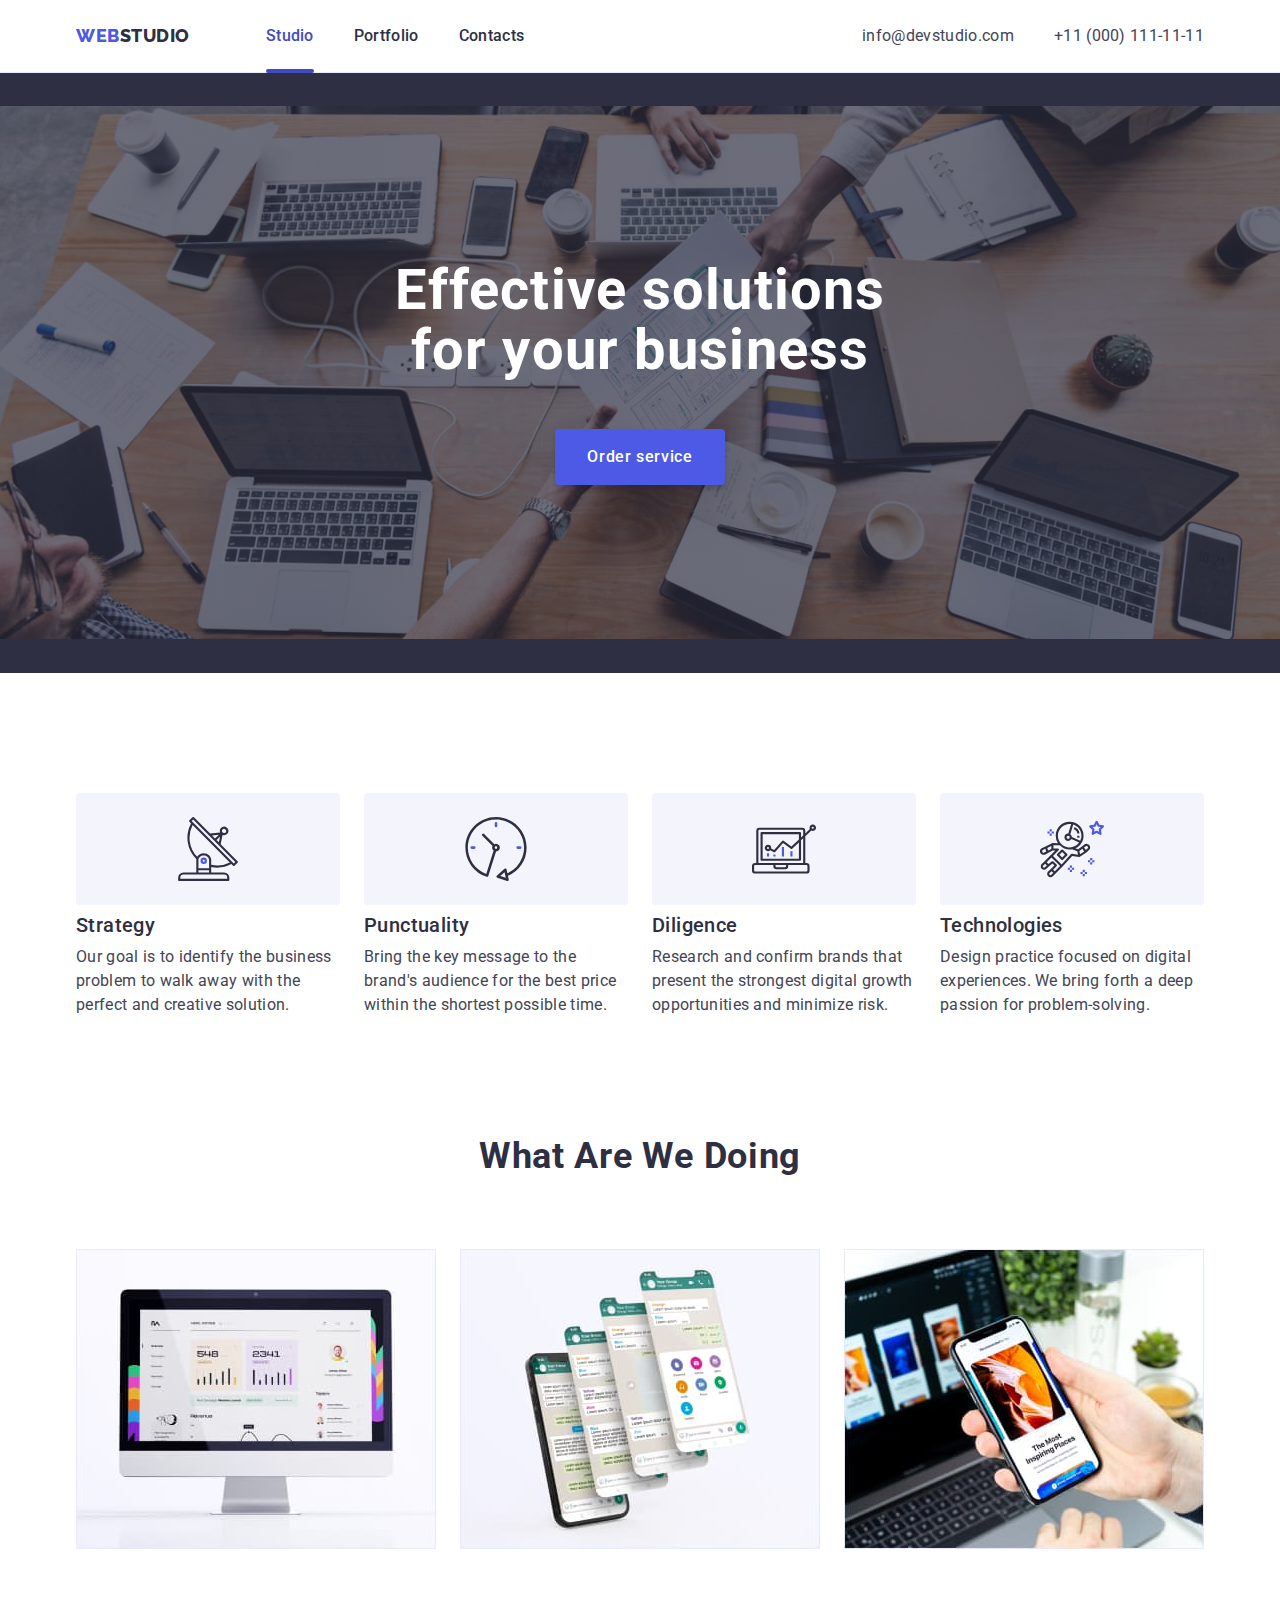
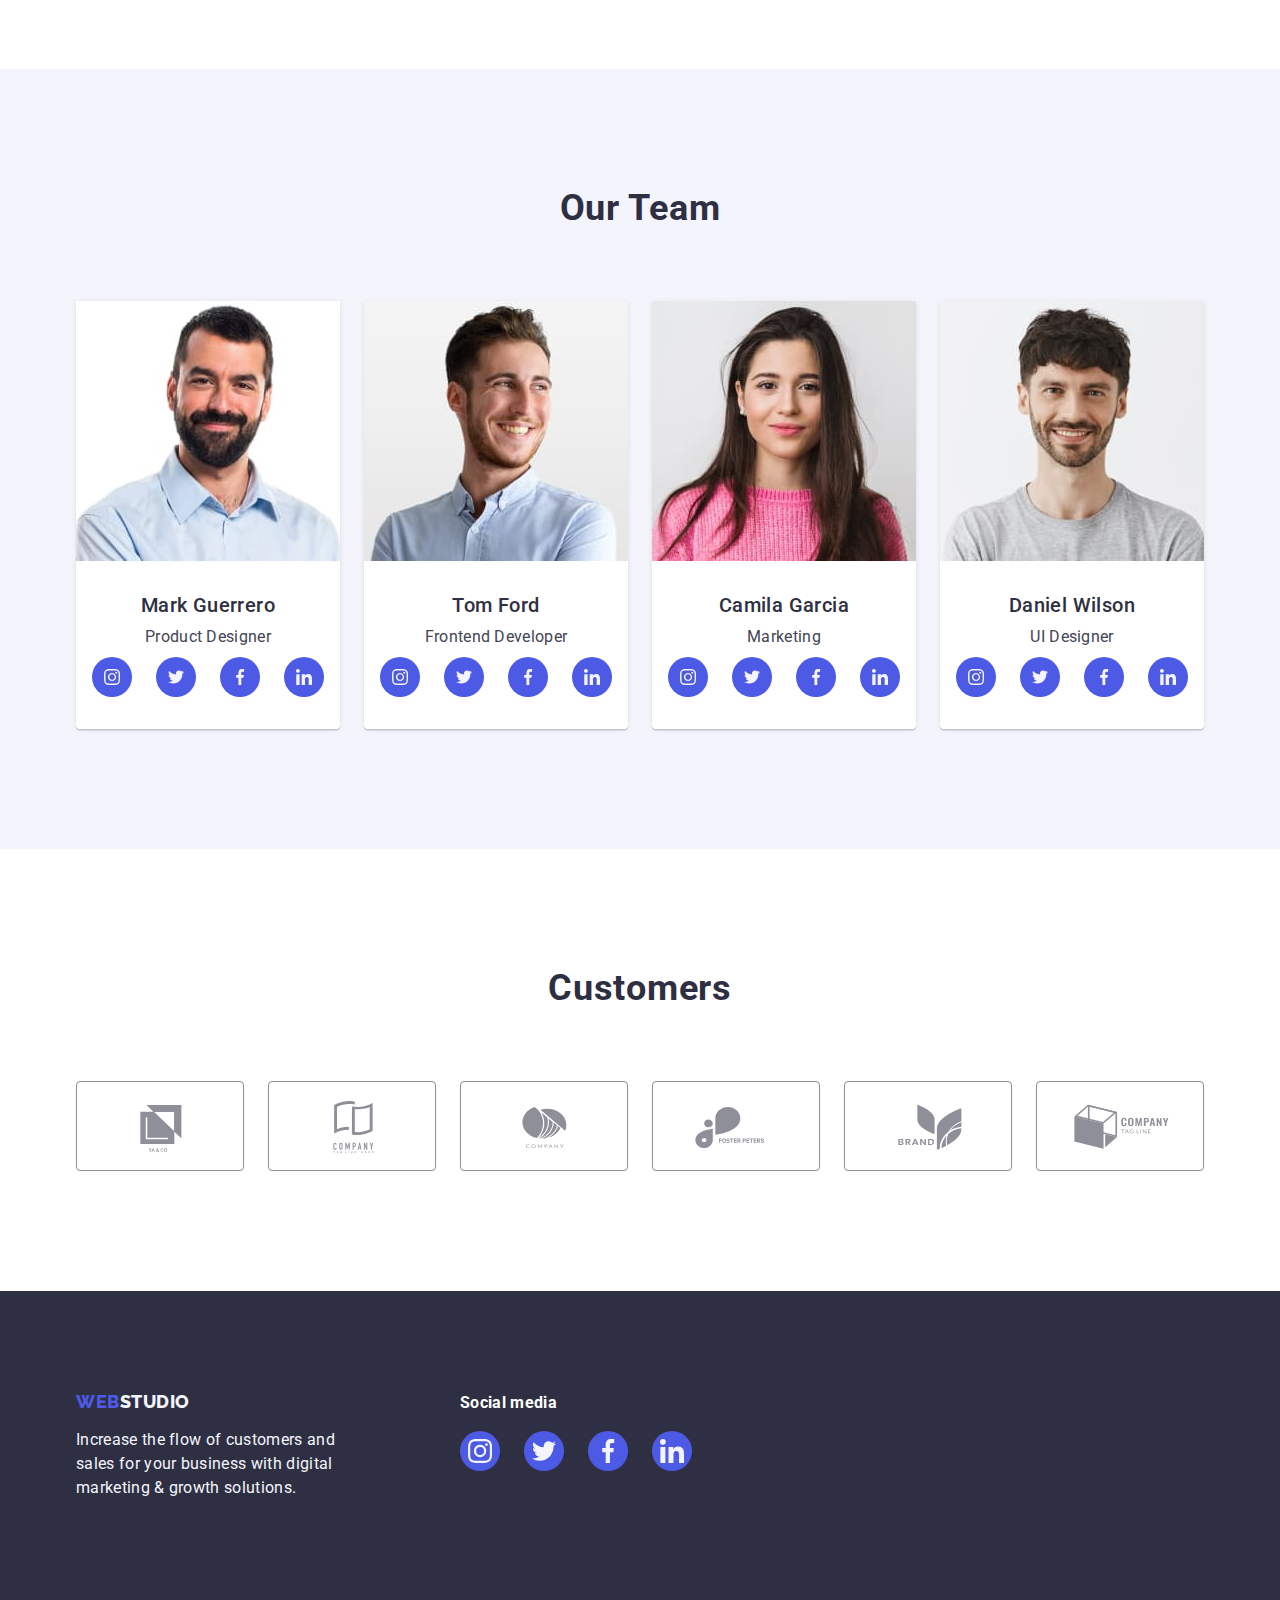
==== index.html @ eaba48df "final ver" ====
<!DOCTYPE html>
<html lang="en">
  <!-- HEAD START -->
  <head>
    <!-- META INFORMATION -->
    <meta charset="UTF-8" />
    <meta http-equiv="X-UA-Compatible" content="IE=edge" />
    <meta name="viewport" content="width=device-width, initial-scale=1.0" />
    <meta name="description" content="WebStudio" />
    <!-- TITLE -->
    <title>WebStudio</title>
    <!-- FAVICON -->
    <link
      rel="shortcut icon"
      href="./images/icons/site_logo.svg"
      type="image/svg"
    />

    <!-- NORMALIZE -->
    <link
      rel="stylesheet"
      href="https://cdnjs.cloudflare.com/ajax/libs/modern-normalize/2.0.0/modern-normalize.min.css"
    />
    <!-- FONTS -->
    <link rel="preconnect" href="https://fonts.googleapis.com" />
    <link rel="preconnect" href="https://fonts.gstatic.com" crossorigin />
    <link
      href="https://fonts.googleapis.com/css2?family=Raleway:wght@800&family=Roboto:wght@400;500;700;900&display=swap"
      rel="stylesheet"
    />
    <!-- STYLES -->
    <link rel="stylesheet" href="./css/styles.css" />
  </head>
  <!-- HEAD END -->
  <!-- ------------------------------------------------------------------------------ -->
  <!-- BODY START -->
  <body>
    <!-- HEADER START -->
    <header class="header">
      <div class="container centered">
        <!-- NAVIGATION -->
        <nav class="site-nav centered">
          <!-- SITE LOGO -->
          <a
            class="site-logo site-nav-logo link"
            href="./index.html"
            aria-label="site-logo"
          >
            Web<span class="site-logo--light">Studio</span>
          </a>
          <!-- Link list -->
          <ul class="nav-list centered list">
            <li class="nav-list-item">
              <a
                class="nav-list-link current link"
                href="./index.html"
                aria-label="link to main page"
              >
                Studio
              </a>
            </li>
            <li class="nav-list-item">
              <a
                class="nav-list-link link"
                href="./portfolio.html"
                aria-label="link to portfolio page"
              >
                Portfolio
              </a>
            </li>
            <li class="nav-list-item">
              <a
                class="nav-list-link link"
                href=""
                aria-label="link to contacts"
                >Contacts</a
              >
            </li>
          </ul>
        </nav>
        <!-- CONTACTS -->
        <address class="contacts">
          <ul class="contacts-list centered list">
            <li class="contacts-list-item">
              <a
                class="contacts-list-link link"
                href="mailto:info@devstudio.com"
                aria-label="email to webstudio team"
              >
                info@devstudio.com
              </a>
            </li>
            <li class="contacts-list-item">
              <a
                class="contacts-list-link link"
                href="tel:+110001111111"
                aria-label="call to webstudio team"
              >
                +11 (000) 111-11-11
              </a>
            </li>
          </ul>
        </address>
      </div>
    </header>
    <!-- HEADER END -->
    <!-- ------------------------------------------------------------------------------ -->
    <!-- MAIN START -->
    <main>
      <!-- HERO SECTION START-->
      <section class="hero section">
        <div class="container">
          <h1 class="hero-title">
            Effective solutions <span class="hero-title-word">for</span> your
            business
          </h1>
          <button class="hero-button button" type="button" data-modal-open>
            Order service
          </button>
        </div>
      </section>
      <!-- HERO SECTION END-->
      <!-- ------------------------------------------------------------------------------ -->
      <!-- FEATURES SECTION START-->
      <section class="features section">
        <div class="container">
          <h2 class="visually-hidden">Features</h2>
          <ul class="features-list card-set list">
            <li class="features-list-item card-set-item">
              <div class="features-list-wrapper centered">
                <svg class="features-list-icon">
                  <use href="./images/icons/sprite.svg#antenna-icon"></use>
                </svg>
              </div>
              <h3 class="subtitle">Strategy</h3>
              <p class="features-list-description">
                Our goal is to identify the business problem to walk away with
                the perfect and creative solution.
              </p>
            </li>
            <li class="features-list-item card-set-item">
              <div class="features-list-wrapper centered">
                <svg class="features-list-icon">
                  <use href="./images/icons/sprite.svg#clock-icon"></use>
                </svg>
              </div>
              <h3 class="subtitle">Punctuality</h3>
              <p class="features-list-description">
                Bring the key message to the brand's audience for the best price
                within the shortest possible time.
              </p>
            </li>
            <li class="features-list-item card-set-item">
              <div class="features-list-wrapper centered">
                <svg class="features-list-icon">
                  <use href="./images/icons/sprite.svg#diagram-icon"></use>
                </svg>
              </div>
              <h3 class="subtitle">Diligence</h3>
              <p class="features-list-description">
                Research and confirm brands that present the strongest digital
                growth opportunities and minimize risk.
              </p>
            </li>
            <li class="features-list-item card-set-item">
              <div class="features-list-wrapper centered">
                <svg class="features-list-icon">
                  <use href="./images/icons/sprite.svg#astronaut-icon"></use>
                </svg>
              </div>
              <h3 class="subtitle">Technologies</h3>
              <p class="features-list-description">
                Design practice focused on digital experiences. We bring forth a
                deep passion for problem-solving.
              </p>
            </li>
          </ul>
        </div>
      </section>
      <!-- FEATURES SECTION END -->
      <!-- ------------------------------------------------------------------------------ -->
      <!-- SERVICES SECTION START -->
      <section class="services section">
        <div class="container">
          <h2 class="services-title title">What are we doing</h2>
          <ul class="services-list card-set list">
            <li class="services-list-item card-set-item">
              <img
                src="./images/services/service_1.jpg"
                alt="desktop application"
                width="360"
                height="300"
              />
            </li>
            <li class="services-list-item card-set-item">
              <img
                src="./images/services/service_2.jpg"
                alt="mobile application"
                width="360"
                height="300"
              />
            </li>
            <li class="services-list-item card-set-item">
              <img
                src="./images/services/service_3.jpg"
                alt="responsive application"
                width="360"
                height="300"
              />
            </li>
          </ul>
        </div>
      </section>
      <!-- SERVICES SECTION END -->
      <!-- ------------------------------------------------------------------------------ -->
      <!-- TEAM SECTION START -->
      <section class="team section">
        <div class="container">
          <h2 class="team-title title">Our team</h2>
          <!-- TEAM LIST -->
          <ul class="team-list card-set list">
            <!-- FIRST MEMBER -->
            <li class="team-list-item card-set-item">
              <img
                src="./images/team/team_card_1.jpg"
                alt="product designer mark guerrero"
                width="264"
                height="260"
              />
              <div class="team-list-wrapper">
                <h3 class="subtitle">Mark Guerrero</h3>
                <p class="team-list-description">Product designer</p>
                <!-- SOCIALS LINKS -->
                <ul class="social-list card-set list">
                  <!-- INSTAGRAM -->
                  <li class="social-list-item card-set-item">
                    <a
                      class="social-list-link centered link"
                      href="https://www.instagram.com/"
                      target="_blank"
                      rel="noopener noreferrer"
                      aria-label="instagram link"
                    >
                      <svg class="social-list-icon">
                        <use
                          href="./images/icons/sprite.svg#instagram-icon"
                        ></use>
                      </svg>
                    </a>
                  </li>
                  <!-- TWITTER -->
                  <li class="social-list-item card-set-item">
                    <a
                      class="social-list-link centered link"
                      href="https://twitter.com/"
                      target="_blank"
                      rel="noopener noreferrer"
                      aria-label="twitter link"
                    >
                      <svg class="social-list-icon">
                        <use
                          href="./images/icons/sprite.svg#twitter-icon"
                        ></use>
                      </svg>
                    </a>
                  </li>
                  <!-- FACEBOOK -->
                  <li class="social-list-item card-set-item">
                    <a
                      class="social-list-link centered link"
                      href="https://facebook.com/"
                      target="_blank"
                      rel="noopener noreferrer"
                      aria-label="facebook link"
                    >
                      <svg class="social-list-icon">
                        <use
                          href="./images/icons/sprite.svg#facebook-icon"
                        ></use>
                      </svg>
                    </a>
                  </li>
                  <!-- LINKEDIN -->
                  <li class="social-list-item card-set-item">
                    <a
                      class="social-list-link centered link"
                      href="https://linkedin.com/"
                      target="_blank"
                      rel="noopener noreferrer"
                      aria-label="linkedin link"
                    >
                      <svg class="social-list-icon">
                        <use
                          href="./images/icons/sprite.svg#linkedin-icon"
                        ></use>
                      </svg>
                    </a>
                  </li>
                </ul>
              </div>
            </li>
            <!-- SECOND MEMBER -->
            <li class="team-list-item card-set-item">
              <img
                src="./images/team/team_card_2.jpg"
                alt="frontend developer tom ford"
                width="264"
                height="260"
              />
              <div class="team-list-wrapper">
                <h3 class="subtitle">Tom Ford</h3>
                <p class="team-list-description">Frontend developer</p>
                <!-- SOCIALS LINKS -->
                <ul class="social-list card-set list">
                  <!-- INSTAGRAM -->
                  <li class="social-list-item card-set-item">
                    <a
                      class="social-list-link centered link"
                      href="https://www.instagram.com/"
                      target="_blank"
                      rel="noopener noreferrer"
                      aria-label="instagram link"
                    >
                      <svg class="social-list-icon">
                        <use
                          href="./images/icons/sprite.svg#instagram-icon"
                        ></use>
                      </svg>
                    </a>
                  </li>
                  <!-- TWITTER -->
                  <li class="social-list-item card-set-item">
                    <a
                      class="social-list-link centered link"
                      href="https://twitter.com/"
                      target="_blank"
                      rel="noopener noreferrer"
                      aria-label="twitter link"
                    >
                      <svg class="social-list-icon">
                        <use
                          href="./images/icons/sprite.svg#twitter-icon"
                        ></use>
                      </svg>
                    </a>
                  </li>
                  <!-- FACEBOOK -->
                  <li class="social-list-item card-set-item">
                    <a
                      class="social-list-link centered link"
                      href="https://facebook.com/"
                      target="_blank"
                      rel="noopener noreferrer"
                      aria-label="facebook link"
                    >
                      <svg class="social-list-icon">
                        <use
                          href="./images/icons/sprite.svg#facebook-icon"
                        ></use>
                      </svg>
                    </a>
                  </li>
                  <!-- LINKEDIN -->
                  <li class="social-list-item card-set-item">
                    <a
                      class="social-list-link centered link"
                      href="https://linkedin.com/"
                      target="_blank"
                      rel="noopener noreferrer"
                      aria-label="linkedin link"
                    >
                      <svg class="social-list-icon">
                        <use
                          href="./images/icons/sprite.svg#linkedin-icon"
                        ></use>
                      </svg>
                    </a>
                  </li>
                </ul>
              </div>
            </li>
            <!-- THIRD MEMBER -->
            <li class="team-list-item card-set-item">
              <img
                src="./images/team/team_card_3.jpg"
                alt="marketing camila garcia"
                width="264"
                height="260"
              />

              <div class="team-list-wrapper">
                <h3 class="subtitle">Camila Garcia</h3>
                <p class="team-list-description">Marketing</p>
                <!-- SOCIALS LINKS -->
                <ul class="social-list card-set list">
                  <!-- INSTAGRAM -->
                  <li class="social-list-item card-set-item">
                    <a
                      class="social-list-link centered link"
                      href="https://www.instagram.com/"
                      target="_blank"
                      rel="noopener noreferrer"
                      aria-label="instagram link"
                    >
                      <svg class="social-list-icon">
                        <use
                          href="./images/icons/sprite.svg#instagram-icon"
                        ></use>
                      </svg>
                    </a>
                  </li>
                  <!-- TWITTER -->
                  <li class="social-list-item card-set-item">
                    <a
                      class="social-list-link centered link"
                      href="https://twitter.com/"
                      target="_blank"
                      rel="noopener noreferrer"
                      aria-label="twitter link"
                    >
                      <svg class="social-list-icon">
                        <use
                          href="./images/icons/sprite.svg#twitter-icon"
                        ></use>
                      </svg>
                    </a>
                  </li>
                  <!-- FACEBOOK -->
                  <li class="social-list-item card-set-item">
                    <a
                      class="social-list-link centered link"
                      href="https://facebook.com/"
                      target="_blank"
                      rel="noopener noreferrer"
                      aria-label="facebook link"
                    >
                      <svg class="social-list-icon">
                        <use
                          href="./images/icons/sprite.svg#facebook-icon"
                        ></use>
                      </svg>
                    </a>
                  </li>
                  <!-- LINKEDIN -->
                  <li class="social-list-item card-set-item">
                    <a
                      class="social-list-link centered link"
                      href="https://linkedin.com/"
                      target="_blank"
                      rel="noopener noreferrer"
                      aria-label="linkedin link"
                    >
                      <svg class="social-list-icon">
                        <use
                          href="./images/icons/sprite.svg#linkedin-icon"
                        ></use>
                      </svg>
                    </a>
                  </li>
                </ul>
              </div>
            </li>
            <!-- FOURTH MEMBER -->
            <li class="team-list-item card-set-item">
              <img
                src="./images/team/team_card_4.jpg"
                alt="ui designer daniel wilson"
                width="264"
                height="260"
              />
              <div class="team-list-wrapper">
                <h3 class="subtitle">Daniel Wilson</h3>
                <p class="team-list-description">UI designer</p>
                <!-- SOCIALS LINKS -->
                <ul class="social-list card-set list">
                  <!-- INSTAGRAM -->
                  <li class="social-list-item card-set-item">
                    <a
                      class="social-list-link centered link"
                      href="https://www.instagram.com/"
                      target="_blank"
                      rel="noopener noreferrer"
                      aria-label="instagram link"
                    >
                      <svg class="social-list-icon">
                        <use
                          href="./images/icons/sprite.svg#instagram-icon"
                        ></use>
                      </svg>
                    </a>
                  </li>
                  <!-- TWITTER -->
                  <li class="social-list-item card-set-item">
                    <a
                      class="social-list-link centered link"
                      href="https://twitter.com/"
                      target="_blank"
                      rel="noopener noreferrer"
                      aria-label="twitter link"
                    >
                      <svg class="social-list-icon">
                        <use
                          href="./images/icons/sprite.svg#twitter-icon"
                        ></use>
                      </svg>
                    </a>
                  </li>
                  <!-- FACEBOOK -->
                  <li class="social-list-item card-set-item">
                    <a
                      class="social-list-link centered link"
                      href="https://facebook.com/"
                      target="_blank"
                      rel="noopener noreferrer"
                      aria-label="facebook link"
                    >
                      <svg class="social-list-icon">
                        <use
                          href="./images/icons/sprite.svg#facebook-icon"
                        ></use>
                      </svg>
                    </a>
                  </li>
                  <!-- LINKEDIN -->
                  <li class="social-list-item card-set-item">
                    <a
                      class="social-list-link centered link"
                      href="https://linkedin.com/"
                      target="_blank"
                      rel="noopener noreferrer"
                      aria-label="linkedin link"
                    >
                      <svg class="social-list-icon">
                        <use
                          href="./images/icons/sprite.svg#linkedin-icon"
                        ></use>
                      </svg>
                    </a>
                  </li>
                </ul>
              </div>
            </li>
          </ul>
        </div>
      </section>
      <!-- TEAM SECTION END -->
      <!-- ------------------------------------------------------------------------------ -->
      <!-- CUSTOMERS SECTION START -->
      <section class="section">
        <div class="container">
          <h2 class="customers-title title">Customers</h2>
          <ul class="customers-list card-set list">
            <!-- CLIENT ONE -->
            <li class="customers-item card-set-item">
              <a
                class="customes-link centered link"
                href="#"
                target="_blank"
                rel="noopener noreferrer"
                aria-label="first client link"
                ><svg class="customers-icon">
                  <use href="./images/icons/sprite.svg#client-1-icon"></use>
                </svg>
              </a>
            </li>
            <!-- CLIENT TWO -->
            <li class="customers-item card-set-item">
              <a
                class="customes-link centered link"
                href="#"
                target="_blank"
                rel="noopener noreferrer"
                aria-label="first client link"
                ><svg class="customers-icon">
                  <use href="./images/icons/sprite.svg#client-2-icon"></use>
                </svg>
              </a>
            </li>
            <!-- CLIENT THREE -->
            <li class="customers-item card-set-item">
              <a
                class="customes-link centered link"
                href="#"
                target="_blank"
                rel="noopener noreferrer"
                aria-label="first client link"
                ><svg class="customers-icon">
                  <use href="./images/icons/sprite.svg#client-3-icon"></use>
                </svg>
              </a>
            </li>
            <!-- CLIENT FOUR -->
            <li class="customers-item card-set-item">
              <a
                class="customes-link centered link"
                href="#"
                target="_blank"
                rel="noopener noreferrer"
                aria-label="first client link"
                ><svg class="customers-icon">
                  <use href="./images/icons/sprite.svg#client-4-icon"></use>
                </svg>
              </a>
            </li>
            <!-- CLIENT FIVE -->
            <li class="customers-item card-set-item">
              <a
                class="customes-link centered link"
                href="#"
                target="_blank"
                rel="noopener noreferrer"
                aria-label="first client link"
                ><svg class="customers-icon">
                  <use href="./images/icons/sprite.svg#client-5-icon"></use>
                </svg>
              </a>
            </li>
            <!-- CLIENT SIX -->
            <li class="customers-item card-set-item">
              <a
                class="customes-link centered link"
                href="#"
                target="_blank"
                rel="noopener noreferrer"
                aria-label="first client link"
                ><svg class="customers-icon">
                  <use href="./images/icons/sprite.svg#client-6-icon"></use>
                </svg>
              </a>
            </li>
          </ul>
        </div>
      </section>
      <!-- CUSTOMERS SECTION END -->
    </main>
    <!-- MAIN END -->
    <!-- ------------------------------------------------------------------------------ -->
    <!-- MODAL START-->
    <div class="backdrop is-hidden centered" data-modal>
      <div class="backdrop-wrapper">
        <button class="backdrop-button centered" type="button" data-modal-close>
          <svg class="" width="8" height="8">
            <use href="./images/icons/sprite.svg#close-btn-icon"></use>
          </svg>
        </button>
      </div>
    </div>
    <!-- MODAL END-->
    <!-- ------------------------------------------------------------------------------ -->
    <!-- FOOTER START  -->
    <footer class="footer">
      <div class="footer-container container">
        <h2 class="visually-hidden">Footer</h2>
        <!--LOGO WRAPPER  -->
        <div class="footer-description-wrapper">
          <a class="footer-logo site-logo link" href="./index.html">
            Web<span class="site-logo--dark">Studio</span>
          </a>
          <p class="footer-description">
            Increase the flow of customers and sales for your business with
            digital marketing &amp; growth solutions.
          </p>
        </div>
        <!-- SOCIALS LINKS -->
        <div class="footer-social-wrapper">
          <h3 class="footer-subtitle">Social media</h3>
          <ul class="social-list card-set list">
            <!-- INSTAGRAM -->
            <li class="social-list-item card-set-item">
              <a
                class="social-list-link centered link"
                href="https://www.instagram.com/"
                target="_blank"
                rel="noopener noreferrer"
                aria-label="instagram link"
              >
                <svg class="social-list-icon">
                  <use href="./images/icons/sprite.svg#instagram-icon"></use>
                </svg>
              </a>
            </li>
            <!-- TWITTER -->
            <li class="social-list-item card-set-item">
              <a
                class="social-list-link centered link"
                href="https://twitter.com/"
                target="_blank"
                rel="noopener noreferrer"
                aria-label="twitter link"
              >
                <svg class="social-list-icon">
                  <use href="./images/icons/sprite.svg#twitter-icon"></use>
                </svg>
              </a>
            </li>
            <!-- FACEBOOK -->
            <li class="social-list-item card-set-item">
              <a
                class="social-list-link centered link"
                href="https://facebook.com/"
                target="_blank"
                rel="noopener noreferrer"
                aria-label="facebook link"
              >
                <svg class="social-list-icon">
                  <use href="./images/icons/sprite.svg#facebook-icon"></use>
                </svg>
              </a>
            </li>
            <!-- LINKEDIN -->
            <li class="social-list-item card-set-item">
              <a
                class="social-list-link centered link"
                href="https://linkedin.com/"
                target="_blank"
                rel="noopener noreferrer"
                aria-label="linkedin link"
              >
                <svg class="social-list-icon">
                  <use href="./images/icons/sprite.svg#linkedin-icon"></use>
                </svg>
              </a>
            </li>
          </ul>
        </div>
      </div>
    </footer>
    <!-- FOOTER END -->
    <!-- ------------------------------------------------------------------------------ -->

    <script src="./js//modal.js"></script>
  </body>
  <!-- BODY END -->
  <!-- ------------------------------------------------------------------------------ -->
</html>
---- css/styles.css ----
/**
  |============================
  | VARIABLES
  |============================
*/
:root {
  /* FONTS */
  --primary-font: Roboto, sans-serif;
  --logo-font: Raleway, sans-serif;
  --letter-spacing: 0.02em;
  /* COLORS */
  --primary-brand-color: #4d5ae5;
  --pressed-state-color: #404bbf;
  --dark-color: #2e2f42;
  --success-color: #31d0aa;
  --text-color: #434455;
  --subtle-text-color: #8e8f99;
  --accent-color: #e7e9fc;
  --light-color: #f4f4fd;
  --white-color: #ffffff;
  --modal-overlay-color: rgb(46, 47, 66, 0.4);
  --hero-background-color: rgba(46, 47, 66, 0.7);
  /*
    --modal-background-color:linear-gradient(0deg, rgba(46, 47, 66, 0.4), rgba(46, 47, 66, 0.4)),
                                linear-gradient(0deg, #FCFCFC, #FCFCFC)
     */
  /* size */
  --desktop-width: 1158px;
  --container-padding: 15px;
  /* card-set */
  --indent-col: 24px;
  --indent-row: 24px;
  --items: 4;
  /* tramsition */
  --transition-time: 250ms;
  --transition-timing-function: cubic-bezier(0.4, 0, 0.2, 1);
}

/**
  |============================
  | BASE STYLES START
  |============================
*/
/* RESET STYLES */
*,
*::before,
*::after {
  margin: 0;
  padding: 0;
  /* outline: 1px solid tomato; */
}
.list {
  list-style: none;
}

.link {
  display: block;
  color: currentColor;
  text-decoration: none;
}
img {
  display: block;
  max-width: 100%;
  height: auto;
}
/* ------------------------------------------------------------------------------------------------- */
/*VISUALLY HIDDEN*/
.visually-hidden {
  position: absolute;
  width: 1px;
  height: 1px;
  margin: -1px;
  border: 0;
  padding: 0;
  white-space: nowrap;
  clip-path: inset(100%);
  clip: rect(0 0 0 0);
  overflow: hidden;
}
/* MODAL */
.is-hidden {
  visibility: hidden;
  opacity: 0;
  pointer-events: none;
}
/* ------------------------------------------------------------------------------------------------- */
/* BODY */
body {
  position: relative;
  font-family: var(--primary-font);
  line-height: 1.5;
  letter-spacing: var(--letter-spacing);
  color: var(--text-color);
  background-color: var(--white-color);
}
/* CONTAINER */
.container {
  max-width: var(--desktop-width);
  margin: 0 auto;
  padding: 0 var(--container-padding);
}
/* SECTION */
.section {
  padding: 120px 0;
}

/* h2-index */
.title {
  font-size: 36px;
  line-height: 1.11;
  color: var(--dark-color);
  letter-spacing: var(--letter-spacing);
  text-align: center;
  text-transform: capitalize;
}
/* h3-index
   h2-portfolio */
.subtitle {
  margin-bottom: 8px;
  font-size: 20px;
  font-weight: 500;
  line-height: 1.2;
  color: var(--dark-color);
  letter-spacing: var(--letter-spacing);
  text-transform: capitalize;
}
/* BUTTON */
.button {
  display: block;
  padding: 16px 32px;
  font-family: inherit;
  font-size: inherit;
  font-weight: 500;
  line-height: 1.5;
  letter-spacing: 0.04em;
  border: none;
  border-radius: 4px;
  cursor: pointer;
  transition: background-color var(--transition-time)
    var(--transition-timing-function);
}
.button:hover,
.button:focus {
  background-color: var(--pressed-state-color);
}
/* CENTERED */
.centered {
  display: flex;
  justify-content: center;
  align-items: center;
}
/* CARD SET */
.card-set {
  display: flex;
  flex-wrap: wrap;
  row-gap: var(--indent-row);
  column-gap: var(--indent-col);
}
.card-set-item {
  flex-basis: calc(
    (100% - var(--indent-col) * (var(--items) - 1)) / var(--items)
  );
}
/**
  |============================
  | BASE STYLES END
  |============================
*/
/**
  |============================
  | HEADER START
  |============================
*/
.header {
  border-bottom: 1px solid var(--accent-color);
}

/* NAVIGATION */
.site-nav {
  margin-right: auto;
}
.nav-list-item:not(:last-child) {
  margin-right: 40px;
}
/* SITE LOGO */
.site-logo {
  display: inline-block;
  font-family: var(--logo-font);
  font-size: 18px;
  font-weight: 800;
  line-height: 1.17;
  color: var(--primary-brand-color);
  text-transform: uppercase;
  letter-spacing: 0.03em;
}

.site-logo--light {
  color: var(--dark-color);
}
.site-logo--dark {
  color: var(--light-color);
}
.site-nav-logo {
  margin-right: 76px;
}
/* NAVIGATION LIST */
.nav-list-link {
  font-weight: 500;
  color: var(--dark-color);
  transition: color var(--transition-time) var(--transition-timing-function);
}

.nav-list-link:hover,
.nav-list-link:focus {
  color: var(--pressed-state-color);
}
.nav-list-link,
.contacts-list-link {
  padding: 24px 0;
}
/* ACTIVE PAGE */
.link--active {
  color: var(--pressed-state-color);
}

/* CONTACTS */
.contacts {
  font-style: normal;
  color: var(--text-color);
}
.contacts-list-item:not(:last-child) {
  margin-right: 40px;
  transition: color var(--transition-time) var(--transition-timing-function);
}
.contacts-list-item:not(:last-child):hover,
.contacts-list-link:not(:last-child):focus {
  color: var(--pressed-state-color);
}
/* CURRENT PAGE */
.current {
  position: relative;
  color: var(--pressed-state-color);
}
.current::after {
  position: absolute;
  bottom: -1px;
  left: 0;
  content: '';
  width: 100%;
  height: 4px;
  border-radius: 2px;
  background: var(--pressed-state-color);
}
/**
  |============================
  | HEADER END
  |============================
*/
/**
  |============================
  | MAIN START
  |============================
*/
/* HERO */
.hero {
  padding: 188px 0;
  text-align: center;
  background: linear-gradient(
      var(--hero-background-color),
      var(--hero-background-color)
    ),
    url(../images/hero/hero-bg.jpg) center / contain no-repeat,
    var(--dark-color);
}
.hero-title {
  max-width: 496px;
  margin: 0 auto 48px;
  font-size: 56px;
  line-height: 1.07;
  color: var(--white-color);
  letter-spacing: var(--letter-spacing);
}
.hero-title-word {
  text-transform: lowercase;
}

.hero-button {
  margin: auto;
  min-width: 169px;
  min-height: 56px;
  color: var(--white-color);
  background-color: var(--primary-brand-color);
  box-shadow: 0px 4px 4px 0px rgba(0, 0, 0, 0.15);
}

/* ------------------------------------------------------------------------------------------------- */
/* FEATURES */
.features-list-wrapper {
  min-height: 112px;
  background-color: var(--light-color);
  border-radius: 4px;
  margin-bottom: 8px;
}
.features-list-icon {
  width: 64px;
  height: 64px;
}
/* ------------------------------------------------------------------------------------------------- */
/* SERVICES */
.services {
  padding-top: 0;
}

.services-title {
  margin-bottom: 72px;
}
.services-list {
  --items: 3;
}

/* ------------------------------------------------------------------------------------------------- */
/* TEAM */
.team {
  background-color: var(--light-color);
  text-align: center;
}
.team-title {
  margin-bottom: 72px;
}

.team-list-item {
  background-color: var(--white-color);
  border-radius: 0px 0px 4px 4px;
  box-shadow: 0px 2px 1px 0px #2e2f4214, 0px 1px 1px 0px #2e2f4229,
    0px 1px 6px 0px #2e2f4214;
}
.team-list-wrapper {
  padding: 32px 16px;
}

.team-list-description {
  text-transform: capitalize;
  margin-bottom: 8px;
}
.social-list-link {
  width: 40px;
  height: 40px;
  border-radius: 50%;
  background-color: var(--primary-brand-color);
  transition: background-color var(--transition-time)
    var(--transition-timing-function);
}
.social-list-link:hover,
.social-list-link:focus {
  background-color: var(--pressed-state-color);
}
.social-list-icon {
  width: 16px;
  height: 16px;
}
/* ------------------------------------------------------------------------------------------------- */
/* CUSTOMERS */
.customers-list {
  --items: 6;
}
.customers-title {
  margin-bottom: 72px;
}
.customes-link {
  color: var(--subtle-text-color);
  border-radius: 4px;
  border: 1px solid currentColor;
  padding: 16px 0;
  transition: color var(--transition-time) var(--transition-timing-function);
}
.customes-link:hover,
.customes-link:focus {
  color: var(--pressed-state-color);
}
.customers-icon {
  width: 104px;
  height: 56px;
  fill: currentColor;
}
/**
  |============================
  | MAIN END
  |============================
*/
/**
  |============================
  | FOOTER START
  |============================
*/
.footer {
  padding: 100px 0;
  background-color: var(--dark-color);
}
.footer-container {
  display: flex;
}
.footer-description-wrapper {
  margin-right: 120px;
}
.footer-logo {
  margin-bottom: 16px;
}
.footer-description {
  max-width: 264px;
  color: var(--light-color);
}
.footer-subtitle {
  color: var(--white-color);
  margin-bottom: 16px;
  font-size: 16px;
}
.footer .social-list-link:hover,
.footer .social-list-link:focus {
  background-color: var(--success-color);
}
.footer .social-list-icon {
  width: 24px;
  height: 24px;
}
/**
  |============================
  | FOOTER END
  |============================
*/
/**
  |============================
  | MODAL START
  |============================
*/
.backdrop {
  position: fixed;
  left: 0;
  top: 0;
  width: 100%;
  height: 100%;
  background-color: var(--modal-overlay-color);
}
.backdrop-wrapper {
  position: relative;
  min-width: 408px;
  min-height: 584px;
  border-radius: 4px;
  background: #fcfcfc;

  box-shadow: 0px 2px 1px 0px rgba(0, 0, 0, 0.2),
    0px 1px 3px 0px rgba(0, 0, 0, 0.12), 0px 1px 1px 0px rgba(0, 0, 0, 0.14);
}
.backdrop-button {
  position: absolute;
  right: 24px;
  top: 24px;
  width: 24px;
  height: 24px;
  border: 1px solid #d0d2e3;
  border-radius: 50%;
  background-color: var(--accent-color);
  cursor: pointer;
}

/**
  |============================
  | MODAL END
  |============================
*/
/**
  |============================
  | PORTFOLIO START
  |============================
*/
.portfolio {
  padding-top: 96px;
}
/* FILTERS */
.filters-list {
  display: flex;
  justify-content: center;
  margin-bottom: 72px;
}
.filters-list-item:not(:last-child) {
  margin-right: 24px;
}
.filters-button {
  padding: 12px 24px;
  min-width: 69px;
  min-height: 48px;
  color: var(--primary-brand-color);
  background-color: var(--light-color);
  border: 1px solid var(--accent-color);
  border-color: var(--accent-color);

  transition: color var(--transition-time) var(--transition-timing-function),
    border-color var(--transition-time) var(--transition-timing-function),
    background-color var(--transition-time) var(--transition-timing-function);
}
.filters-button:hover,
.filters-button:focus {
  color: var(--white-color);
  border-color: transparent;
  box-shadow: 0px 2px 2px 0px rgba(0, 0, 0, 0.12),
    0px 2px 1px 0px rgba(0, 0, 0, 0.08), 0px 3px 1px 0px rgba(0, 0, 0, 0.1);
}
/* ------------------------------------------------------------------------------------------------- */
/* PROJECTS */
.projects-list {
  --items: 3;
  --indent-row: 48px;
}
.projects-list-item:hover,
.projects-list-item:focus {
  box-shadow: 0px 2px 1px 0px rgba(46, 47, 66, 0.08),
    0px 1px 1px 0px rgba(46, 47, 66, 0.16),
    0px 1px 6px 0px rgba(46, 47, 66, 0.08);
}
.projects-list-description {
  text-transform: capitalize;
}
.projects-description-wrapper {
  padding: 32px 16px;

  border: 1px solid var(--accent-color);
  border-top: 0px;
}
.projects-picture-wrapper {
  position: relative;

  overflow: hidden;
}
.projects-picture-description {
  position: absolute;
  left: 0;
  top: 0;
  height: 100%;

  padding: 40px 32px;

  color: var(--light-color);
  background: var(--primary-brand-color);

  transform: translate(0, 100%);
  transition: transform var(--transition-time) var(--transition-timing-function);
}
.projects-list-item:hover .projects-picture-description,
.projects-list-item:focus .projects-picture-description {
  transform: translate(0, 0);
}
/**
  |============================
  | PORTFOLIO END
  |============================
*/
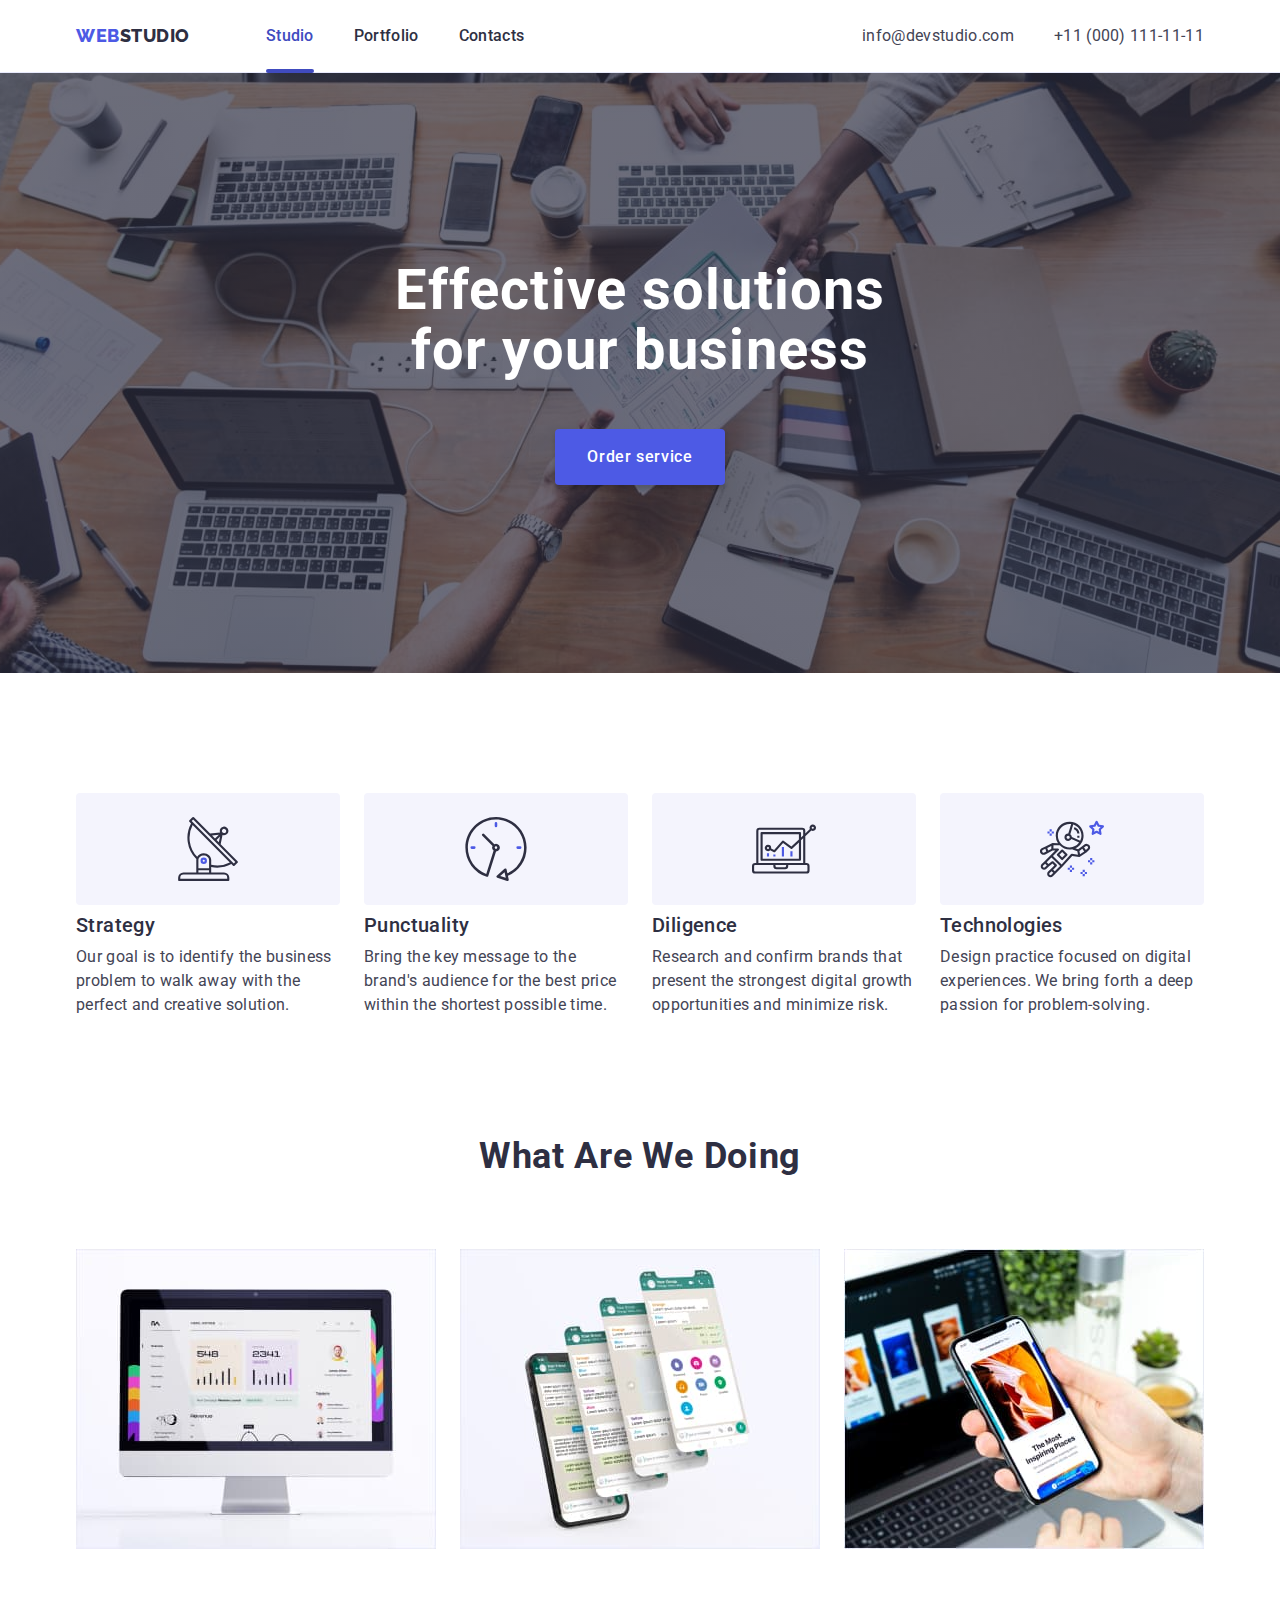
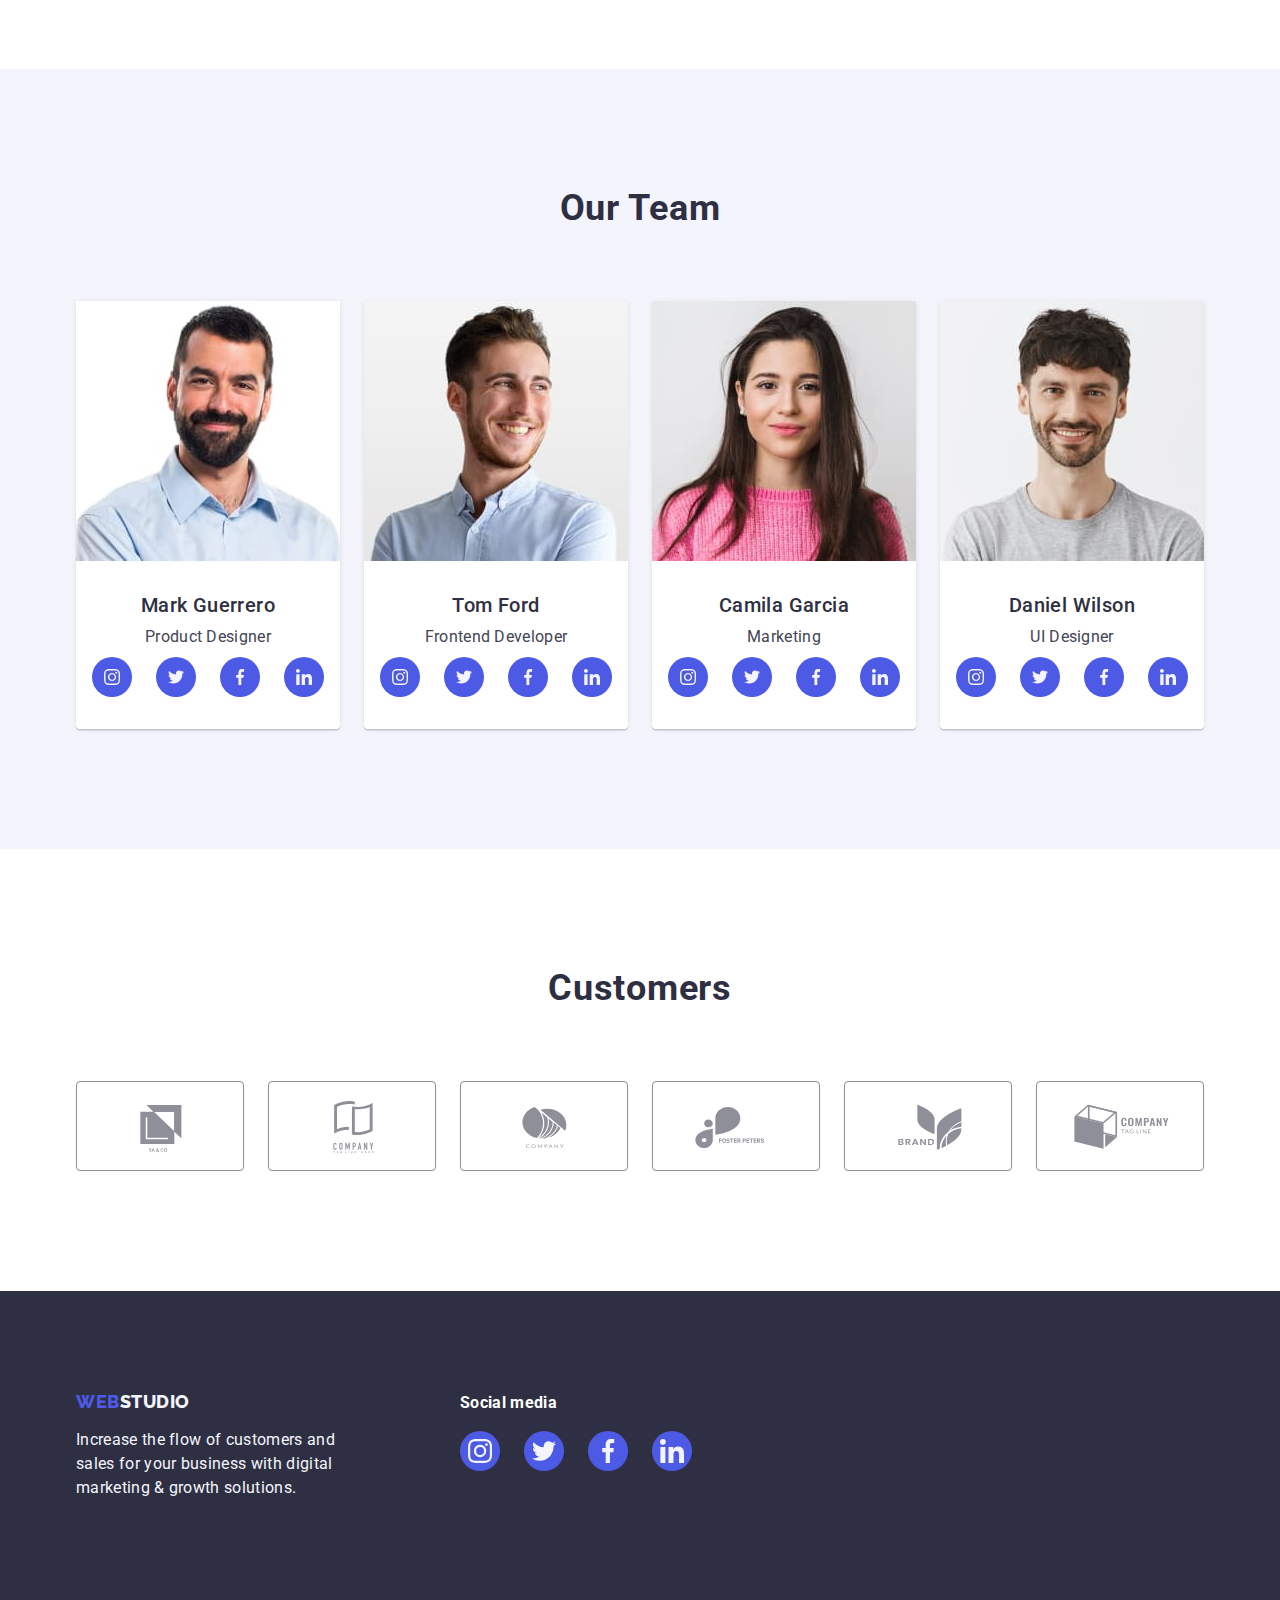
==== commit d4d76125: "autocheck-fix: version 1" ====
--- a/index.html
+++ b/index.html
@@ -129,7 +129,7 @@
             <li class="features-list-item card-set-item">
               <div class="features-list-wrapper centered">
                 <svg class="features-list-icon">
-                  <use href="./images/icons/sprite.svg#antenna-icon"></use>
+                  <use href="./images/icons/icons.svg#antenna-icon"></use>
                 </svg>
               </div>
               <h3 class="subtitle">Strategy</h3>
@@ -141,7 +141,7 @@
             <li class="features-list-item card-set-item">
               <div class="features-list-wrapper centered">
                 <svg class="features-list-icon">
-                  <use href="./images/icons/sprite.svg#clock-icon"></use>
+                  <use href="./images/icons/icons.svg#clock-icon"></use>
                 </svg>
               </div>
               <h3 class="subtitle">Punctuality</h3>
@@ -153,7 +153,7 @@
             <li class="features-list-item card-set-item">
               <div class="features-list-wrapper centered">
                 <svg class="features-list-icon">
-                  <use href="./images/icons/sprite.svg#diagram-icon"></use>
+                  <use href="./images/icons/icons.svg#diagram-icon"></use>
                 </svg>
               </div>
               <h3 class="subtitle">Diligence</h3>
@@ -165,7 +165,7 @@
             <li class="features-list-item card-set-item">
               <div class="features-list-wrapper centered">
                 <svg class="features-list-icon">
-                  <use href="./images/icons/sprite.svg#astronaut-icon"></use>
+                  <use href="./images/icons/icons.svg#astronaut-icon"></use>
                 </svg>
               </div>
               <h3 class="subtitle">Technologies</h3>
@@ -243,7 +243,7 @@
                     >
                       <svg class="social-list-icon">
                         <use
-                          href="./images/icons/sprite.svg#instagram-icon"
+                          href="./images/icons/icons.svg#instagram-icon"
                         ></use>
                       </svg>
                     </a>
@@ -258,9 +258,7 @@
                       aria-label="twitter link"
                     >
                       <svg class="social-list-icon">
-                        <use
-                          href="./images/icons/sprite.svg#twitter-icon"
-                        ></use>
+                        <use href="./images/icons/icons.svg#twitter-icon"></use>
                       </svg>
                     </a>
                   </li>
@@ -275,7 +273,7 @@
                     >
                       <svg class="social-list-icon">
                         <use
-                          href="./images/icons/sprite.svg#facebook-icon"
+                          href="./images/icons/icons.svg#facebook-icon"
                         ></use>
                       </svg>
                     </a>
@@ -291,7 +289,7 @@
                     >
                       <svg class="social-list-icon">
                         <use
-                          href="./images/icons/sprite.svg#linkedin-icon"
+                          href="./images/icons/icons.svg#linkedin-icon"
                         ></use>
                       </svg>
                     </a>
@@ -323,7 +321,7 @@
                     >
                       <svg class="social-list-icon">
                         <use
-                          href="./images/icons/sprite.svg#instagram-icon"
+                          href="./images/icons/icons.svg#instagram-icon"
                         ></use>
                       </svg>
                     </a>
@@ -338,9 +336,7 @@
                       aria-label="twitter link"
                     >
                       <svg class="social-list-icon">
-                        <use
-                          href="./images/icons/sprite.svg#twitter-icon"
-                        ></use>
+                        <use href="./images/icons/icons.svg#twitter-icon"></use>
                       </svg>
                     </a>
                   </li>
@@ -355,7 +351,7 @@
                     >
                       <svg class="social-list-icon">
                         <use
-                          href="./images/icons/sprite.svg#facebook-icon"
+                          href="./images/icons/icons.svg#facebook-icon"
                         ></use>
                       </svg>
                     </a>
@@ -371,7 +367,7 @@
                     >
                       <svg class="social-list-icon">
                         <use
-                          href="./images/icons/sprite.svg#linkedin-icon"
+                          href="./images/icons/icons.svg#linkedin-icon"
                         ></use>
                       </svg>
                     </a>
@@ -404,7 +400,7 @@
                     >
                       <svg class="social-list-icon">
                         <use
-                          href="./images/icons/sprite.svg#instagram-icon"
+                          href="./images/icons/icons.svg#instagram-icon"
                         ></use>
                       </svg>
                     </a>
@@ -419,9 +415,7 @@
                       aria-label="twitter link"
                     >
                       <svg class="social-list-icon">
-                        <use
-                          href="./images/icons/sprite.svg#twitter-icon"
-                        ></use>
+                        <use href="./images/icons/icons.svg#twitter-icon"></use>
                       </svg>
                     </a>
                   </li>
@@ -436,7 +430,7 @@
                     >
                       <svg class="social-list-icon">
                         <use
-                          href="./images/icons/sprite.svg#facebook-icon"
+                          href="./images/icons/icons.svg#facebook-icon"
                         ></use>
                       </svg>
                     </a>
@@ -452,7 +446,7 @@
                     >
                       <svg class="social-list-icon">
                         <use
-                          href="./images/icons/sprite.svg#linkedin-icon"
+                          href="./images/icons/icons.svg#linkedin-icon"
                         ></use>
                       </svg>
                     </a>
@@ -484,7 +478,7 @@
                     >
                       <svg class="social-list-icon">
                         <use
-                          href="./images/icons/sprite.svg#instagram-icon"
+                          href="./images/icons/icons.svg#instagram-icon"
                         ></use>
                       </svg>
                     </a>
@@ -499,9 +493,7 @@
                       aria-label="twitter link"
                     >
                       <svg class="social-list-icon">
-                        <use
-                          href="./images/icons/sprite.svg#twitter-icon"
-                        ></use>
+                        <use href="./images/icons/icons.svg#twitter-icon"></use>
                       </svg>
                     </a>
                   </li>
@@ -516,7 +508,7 @@
                     >
                       <svg class="social-list-icon">
                         <use
-                          href="./images/icons/sprite.svg#facebook-icon"
+                          href="./images/icons/icons.svg#facebook-icon"
                         ></use>
                       </svg>
                     </a>
@@ -532,7 +524,7 @@
                     >
                       <svg class="social-list-icon">
                         <use
-                          href="./images/icons/sprite.svg#linkedin-icon"
+                          href="./images/icons/icons.svg#linkedin-icon"
                         ></use>
                       </svg>
                     </a>
@@ -559,7 +551,7 @@
                 rel="noopener noreferrer"
                 aria-label="first client link"
                 ><svg class="customers-icon">
-                  <use href="./images/icons/sprite.svg#client-1-icon"></use>
+                  <use href="./images/icons/icons.svg#client-1-icon"></use>
                 </svg>
               </a>
             </li>
@@ -572,7 +564,7 @@
                 rel="noopener noreferrer"
                 aria-label="first client link"
                 ><svg class="customers-icon">
-                  <use href="./images/icons/sprite.svg#client-2-icon"></use>
+                  <use href="./images/icons/icons.svg#client-2-icon"></use>
                 </svg>
               </a>
             </li>
@@ -585,7 +577,7 @@
                 rel="noopener noreferrer"
                 aria-label="first client link"
                 ><svg class="customers-icon">
-                  <use href="./images/icons/sprite.svg#client-3-icon"></use>
+                  <use href="./images/icons/icons.svg#client-3-icon"></use>
                 </svg>
               </a>
             </li>
@@ -598,7 +590,7 @@
                 rel="noopener noreferrer"
                 aria-label="first client link"
                 ><svg class="customers-icon">
-                  <use href="./images/icons/sprite.svg#client-4-icon"></use>
+                  <use href="./images/icons/icons.svg#client-4-icon"></use>
                 </svg>
               </a>
             </li>
@@ -611,7 +603,7 @@
                 rel="noopener noreferrer"
                 aria-label="first client link"
                 ><svg class="customers-icon">
-                  <use href="./images/icons/sprite.svg#client-5-icon"></use>
+                  <use href="./images/icons/icons.svg#client-5-icon"></use>
                 </svg>
               </a>
             </li>
@@ -624,7 +616,7 @@
                 rel="noopener noreferrer"
                 aria-label="first client link"
                 ><svg class="customers-icon">
-                  <use href="./images/icons/sprite.svg#client-6-icon"></use>
+                  <use href="./images/icons/icons.svg#client-6-icon"></use>
                 </svg>
               </a>
             </li>
@@ -640,7 +632,7 @@
       <div class="backdrop-wrapper">
         <button class="backdrop-button centered" type="button" data-modal-close>
           <svg class="" width="8" height="8">
-            <use href="./images/icons/sprite.svg#close-btn-icon"></use>
+            <use href="./images/icons/icons.svg#close-btn-icon"></use>
           </svg>
         </button>
       </div>
@@ -675,7 +667,7 @@
                 aria-label="instagram link"
               >
                 <svg class="social-list-icon">
-                  <use href="./images/icons/sprite.svg#instagram-icon"></use>
+                  <use href="./images/icons/icons.svg#instagram-icon"></use>
                 </svg>
               </a>
             </li>
@@ -689,7 +681,7 @@
                 aria-label="twitter link"
               >
                 <svg class="social-list-icon">
-                  <use href="./images/icons/sprite.svg#twitter-icon"></use>
+                  <use href="./images/icons/icons.svg#twitter-icon"></use>
                 </svg>
               </a>
             </li>
@@ -703,7 +695,7 @@
                 aria-label="facebook link"
               >
                 <svg class="social-list-icon">
-                  <use href="./images/icons/sprite.svg#facebook-icon"></use>
+                  <use href="./images/icons/icons.svg#facebook-icon"></use>
                 </svg>
               </a>
             </li>
@@ -717,7 +709,7 @@
                 aria-label="linkedin link"
               >
                 <svg class="social-list-icon">
-                  <use href="./images/icons/sprite.svg#linkedin-icon"></use>
+                  <use href="./images/icons/icons.svg#linkedin-icon"></use>
                 </svg>
               </a>
             </li>
--- a/css/styles.css
+++ b/css/styles.css
@@ -173,6 +173,9 @@
 */
 .header {
   border-bottom: 1px solid var(--accent-color);
+  box-shadow: 0px 1px 6px 0px rgba(46, 47, 66, 0.08),
+    0px 1px 1px 0px rgba(46, 47, 66, 0.16),
+    0px 2px 1px 0px rgba(46, 47, 66, 0.08);
 }
 
 /* NAVIGATION */
@@ -230,12 +233,15 @@
 }
 .contacts-list-item:not(:last-child) {
   margin-right: 40px;
+}
+.contacts-list-link {
   transition: color var(--transition-time) var(--transition-timing-function);
 }
-.contacts-list-item:not(:last-child):hover,
-.contacts-list-link:not(:last-child):focus {
+.contacts-list-item:not(:last-child) .contacts-list-link:hover,
+.contacts-list-item:not(:last-child) .contacts-list-link:focus {
   color: var(--pressed-state-color);
 }
+
 /* CURRENT PAGE */
 .current {
   position: relative;
@@ -264,13 +270,13 @@
 /* HERO */
 .hero {
   padding: 188px 0;
+  max-width: 1440px;
   text-align: center;
   background: linear-gradient(
       var(--hero-background-color),
       var(--hero-background-color)
     ),
-    url(../images/hero/hero-bg.jpg) center / contain no-repeat,
-    var(--dark-color);
+    url(../images/hero/hero-bg.jpg) center / cover no-repeat;
 }
 .hero-title {
   max-width: 496px;
@@ -460,6 +466,17 @@
   border-radius: 50%;
   background-color: var(--accent-color);
   cursor: pointer;
+  fill: currentColor;
+
+  transition: color var(--transition-time) var(--transition-timing-function),
+    background-color var(--transition-time) var(--transition-timing-function),
+    border-color var(--transition-time) var(--transition-timing-function);
+}
+.backdrop-button:hover,
+.backdrop-button:focus {
+  color: var(--white-color);
+  background-color: var(--pressed-state-color);
+  border-color: transparent;
 }
 
 /**
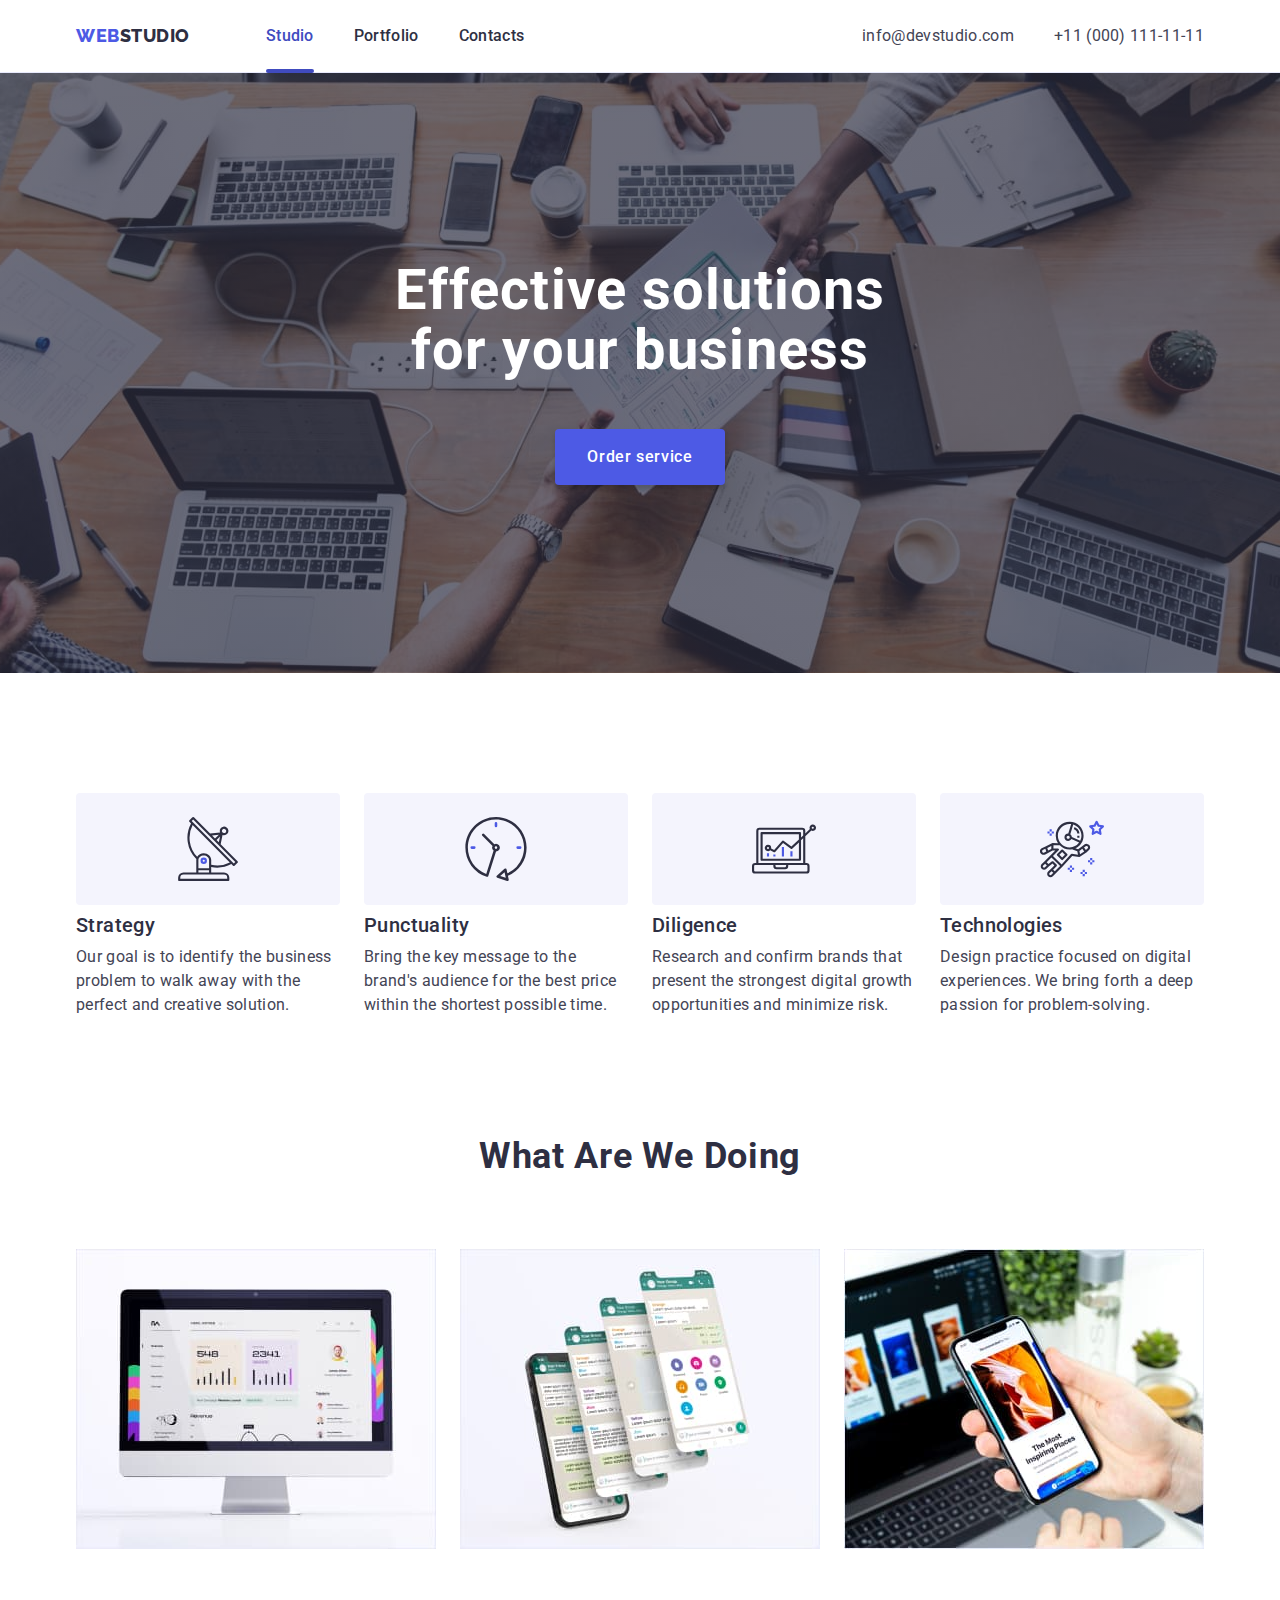
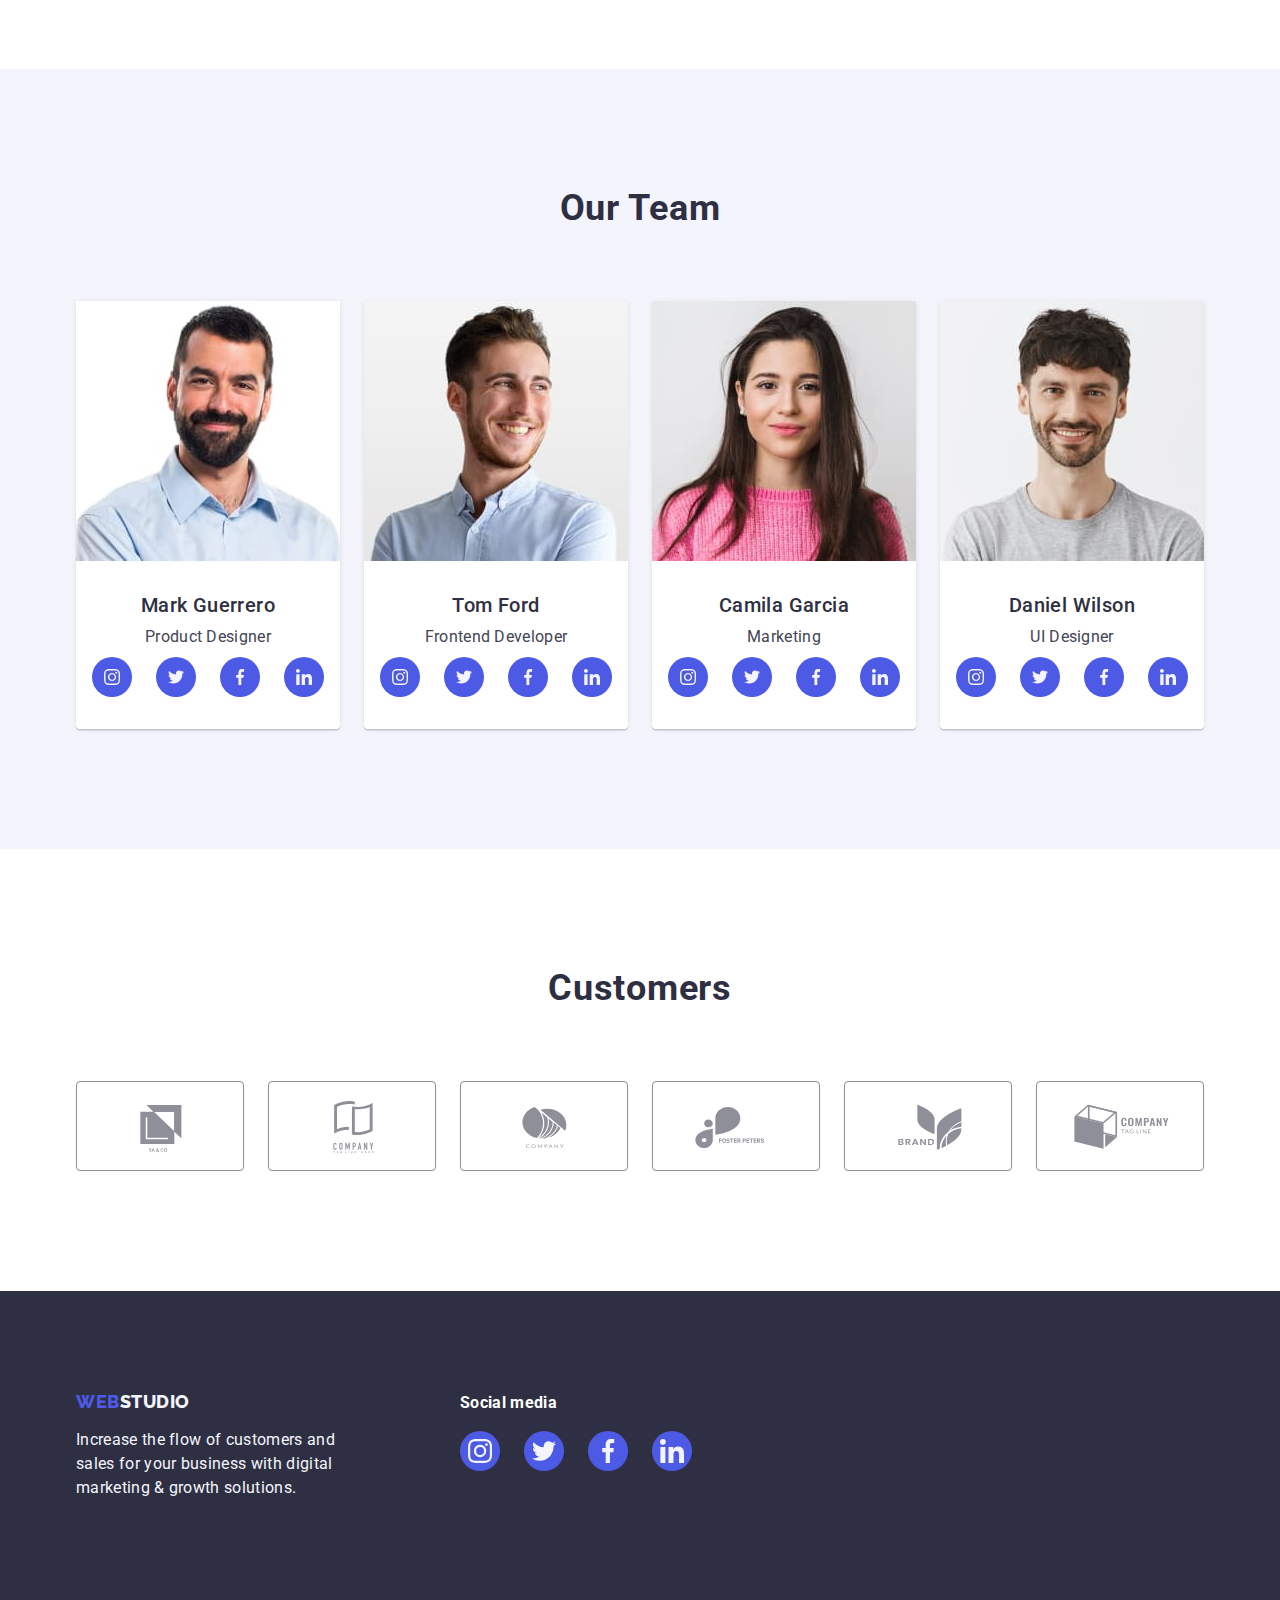
==== commit d5d6f8bb: "autocheck-fix: version 2" ====
--- a/index.html
+++ b/index.html
@@ -10,11 +10,11 @@
     <!-- TITLE -->
     <title>WebStudio</title>
     <!-- FAVICON -->
-    <link
+    <!-- <link
       rel="shortcut icon"
       href="./images/icons/site_logo.svg"
       type="image/svg"
-    />
+    /> -->
 
     <!-- NORMALIZE -->
     <link
@@ -128,7 +128,7 @@
           <ul class="features-list card-set list">
             <li class="features-list-item card-set-item">
               <div class="features-list-wrapper centered">
-                <svg class="features-list-icon">
+                <svg class="features-list-icon" width="64" height="64">
                   <use href="./images/icons/icons.svg#antenna-icon"></use>
                 </svg>
               </div>
@@ -140,7 +140,7 @@
             </li>
             <li class="features-list-item card-set-item">
               <div class="features-list-wrapper centered">
-                <svg class="features-list-icon">
+                <svg class="features-list-icon" width="64" height="64">
                   <use href="./images/icons/icons.svg#clock-icon"></use>
                 </svg>
               </div>
@@ -152,7 +152,7 @@
             </li>
             <li class="features-list-item card-set-item">
               <div class="features-list-wrapper centered">
-                <svg class="features-list-icon">
+                <svg class="features-list-icon" width="64" height="64">
                   <use href="./images/icons/icons.svg#diagram-icon"></use>
                 </svg>
               </div>
@@ -164,7 +164,7 @@
             </li>
             <li class="features-list-item card-set-item">
               <div class="features-list-wrapper centered">
-                <svg class="features-list-icon">
+                <svg class="features-list-icon" width="64" height="64">
                   <use href="./images/icons/icons.svg#astronaut-icon"></use>
                 </svg>
               </div>
@@ -241,7 +241,7 @@
                       rel="noopener noreferrer"
                       aria-label="instagram link"
                     >
-                      <svg class="social-list-icon">
+                      <svg class="social-list-icon" width="16" height="16">
                         <use
                           href="./images/icons/icons.svg#instagram-icon"
                         ></use>
@@ -257,7 +257,7 @@
                       rel="noopener noreferrer"
                       aria-label="twitter link"
                     >
-                      <svg class="social-list-icon">
+                      <svg class="social-list-icon" width="16" height="16">
                         <use href="./images/icons/icons.svg#twitter-icon"></use>
                       </svg>
                     </a>
@@ -271,7 +271,7 @@
                       rel="noopener noreferrer"
                       aria-label="facebook link"
                     >
-                      <svg class="social-list-icon">
+                      <svg class="social-list-icon" width="16" height="16">
                         <use
                           href="./images/icons/icons.svg#facebook-icon"
                         ></use>
@@ -287,7 +287,7 @@
                       rel="noopener noreferrer"
                       aria-label="linkedin link"
                     >
-                      <svg class="social-list-icon">
+                      <svg class="social-list-icon" width="16" height="16">
                         <use
                           href="./images/icons/icons.svg#linkedin-icon"
                         ></use>
@@ -319,7 +319,7 @@
                       rel="noopener noreferrer"
                       aria-label="instagram link"
                     >
-                      <svg class="social-list-icon">
+                      <svg class="social-list-icon" width="16" height="16">
                         <use
                           href="./images/icons/icons.svg#instagram-icon"
                         ></use>
@@ -335,7 +335,7 @@
                       rel="noopener noreferrer"
                       aria-label="twitter link"
                     >
-                      <svg class="social-list-icon">
+                      <svg class="social-list-icon" width="16" height="16">
                         <use href="./images/icons/icons.svg#twitter-icon"></use>
                       </svg>
                     </a>
@@ -349,7 +349,7 @@
                       rel="noopener noreferrer"
                       aria-label="facebook link"
                     >
-                      <svg class="social-list-icon">
+                      <svg class="social-list-icon" width="16" height="16">
                         <use
                           href="./images/icons/icons.svg#facebook-icon"
                         ></use>
@@ -365,7 +365,7 @@
                       rel="noopener noreferrer"
                       aria-label="linkedin link"
                     >
-                      <svg class="social-list-icon">
+                      <svg class="social-list-icon" width="16" height="16">
                         <use
                           href="./images/icons/icons.svg#linkedin-icon"
                         ></use>
@@ -398,7 +398,7 @@
                       rel="noopener noreferrer"
                       aria-label="instagram link"
                     >
-                      <svg class="social-list-icon">
+                      <svg class="social-list-icon" width="16" height="16">
                         <use
                           href="./images/icons/icons.svg#instagram-icon"
                         ></use>
@@ -414,7 +414,7 @@
                       rel="noopener noreferrer"
                       aria-label="twitter link"
                     >
-                      <svg class="social-list-icon">
+                      <svg class="social-list-icon" width="16" height="16">
                         <use href="./images/icons/icons.svg#twitter-icon"></use>
                       </svg>
                     </a>
@@ -428,7 +428,7 @@
                       rel="noopener noreferrer"
                       aria-label="facebook link"
                     >
-                      <svg class="social-list-icon">
+                      <svg class="social-list-icon" width="16" height="16">
                         <use
                           href="./images/icons/icons.svg#facebook-icon"
                         ></use>
@@ -444,7 +444,7 @@
                       rel="noopener noreferrer"
                       aria-label="linkedin link"
                     >
-                      <svg class="social-list-icon">
+                      <svg class="social-list-icon" width="16" height="16">
                         <use
                           href="./images/icons/icons.svg#linkedin-icon"
                         ></use>
@@ -476,7 +476,7 @@
                       rel="noopener noreferrer"
                       aria-label="instagram link"
                     >
-                      <svg class="social-list-icon">
+                      <svg class="social-list-icon" width="16" height="16">
                         <use
                           href="./images/icons/icons.svg#instagram-icon"
                         ></use>
@@ -492,7 +492,7 @@
                       rel="noopener noreferrer"
                       aria-label="twitter link"
                     >
-                      <svg class="social-list-icon">
+                      <svg class="social-list-icon" width="16" height="16">
                         <use href="./images/icons/icons.svg#twitter-icon"></use>
                       </svg>
                     </a>
@@ -506,7 +506,7 @@
                       rel="noopener noreferrer"
                       aria-label="facebook link"
                     >
-                      <svg class="social-list-icon">
+                      <svg class="social-list-icon" width="16" height="16">
                         <use
                           href="./images/icons/icons.svg#facebook-icon"
                         ></use>
@@ -522,7 +522,7 @@
                       rel="noopener noreferrer"
                       aria-label="linkedin link"
                     >
-                      <svg class="social-list-icon">
+                      <svg class="social-list-icon" width="16" height="16">
                         <use
                           href="./images/icons/icons.svg#linkedin-icon"
                         ></use>
@@ -666,7 +666,7 @@
                 rel="noopener noreferrer"
                 aria-label="instagram link"
               >
-                <svg class="social-list-icon">
+                <svg class="social-list-icon" width="16" height="16">
                   <use href="./images/icons/icons.svg#instagram-icon"></use>
                 </svg>
               </a>
@@ -680,7 +680,7 @@
                 rel="noopener noreferrer"
                 aria-label="twitter link"
               >
-                <svg class="social-list-icon">
+                <svg class="social-list-icon" width="16" height="16">
                   <use href="./images/icons/icons.svg#twitter-icon"></use>
                 </svg>
               </a>
@@ -694,7 +694,7 @@
                 rel="noopener noreferrer"
                 aria-label="facebook link"
               >
-                <svg class="social-list-icon">
+                <svg class="social-list-icon" width="16" height="16">
                   <use href="./images/icons/icons.svg#facebook-icon"></use>
                 </svg>
               </a>
@@ -708,7 +708,7 @@
                 rel="noopener noreferrer"
                 aria-label="linkedin link"
               >
-                <svg class="social-list-icon">
+                <svg class="social-list-icon" width="16" height="16">
                   <use href="./images/icons/icons.svg#linkedin-icon"></use>
                 </svg>
               </a>
--- a/css/styles.css
+++ b/css/styles.css
@@ -271,12 +271,16 @@
 .hero {
   padding: 188px 0;
   max-width: 1440px;
+  margin: 0 auto;
   text-align: center;
   background: linear-gradient(
       var(--hero-background-color),
       var(--hero-background-color)
     ),
     url(../images/hero/hero-bg.jpg) center / cover no-repeat;
+  background-repeat: no-repeat;
+  background-position: center;
+  background-size: cover;
 }
 .hero-title {
   max-width: 496px;
@@ -307,10 +311,7 @@
   border-radius: 4px;
   margin-bottom: 8px;
 }
-.features-list-icon {
-  width: 64px;
-  height: 64px;
-}
+
 /* ------------------------------------------------------------------------------------------------- */
 /* SERVICES */
 .services {
@@ -360,10 +361,7 @@
 .social-list-link:focus {
   background-color: var(--pressed-state-color);
 }
-.social-list-icon {
-  width: 16px;
-  height: 16px;
-}
+
 /* ------------------------------------------------------------------------------------------------- */
 /* CUSTOMERS */
 .customers-list {
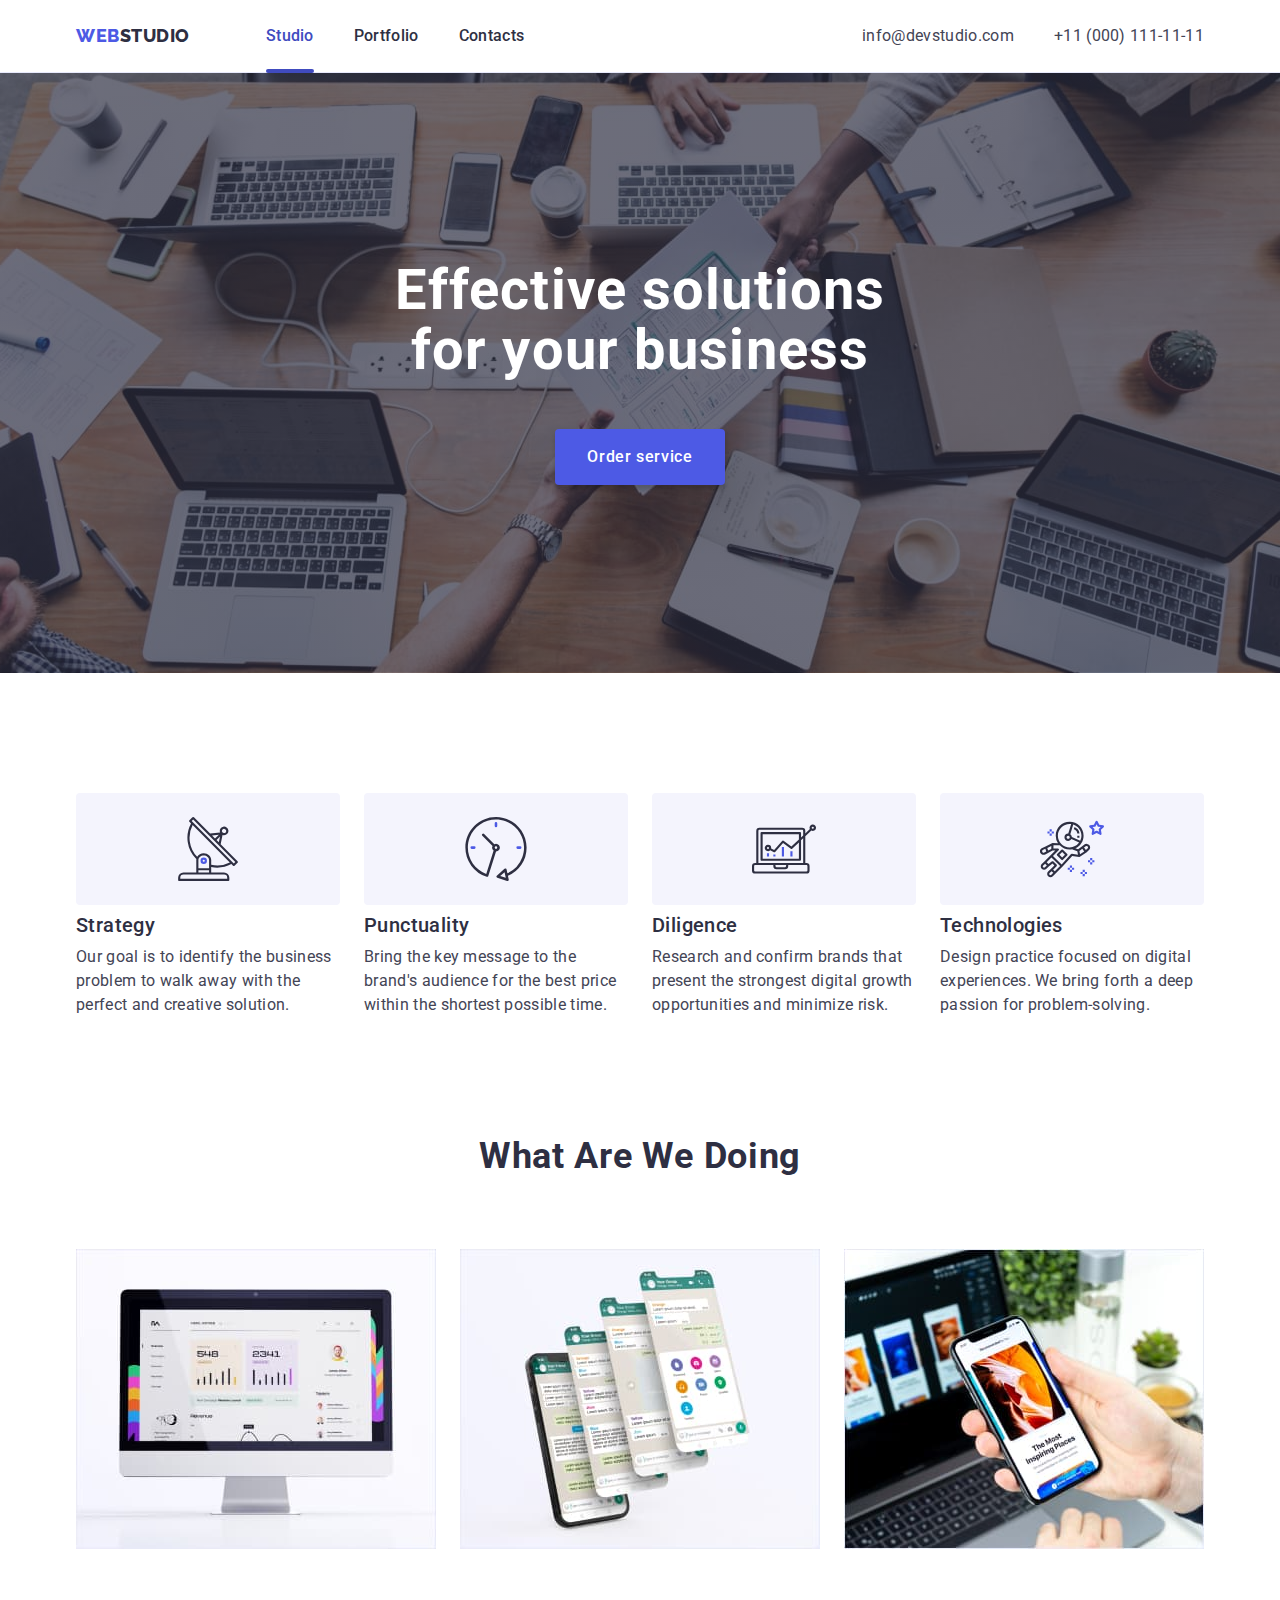
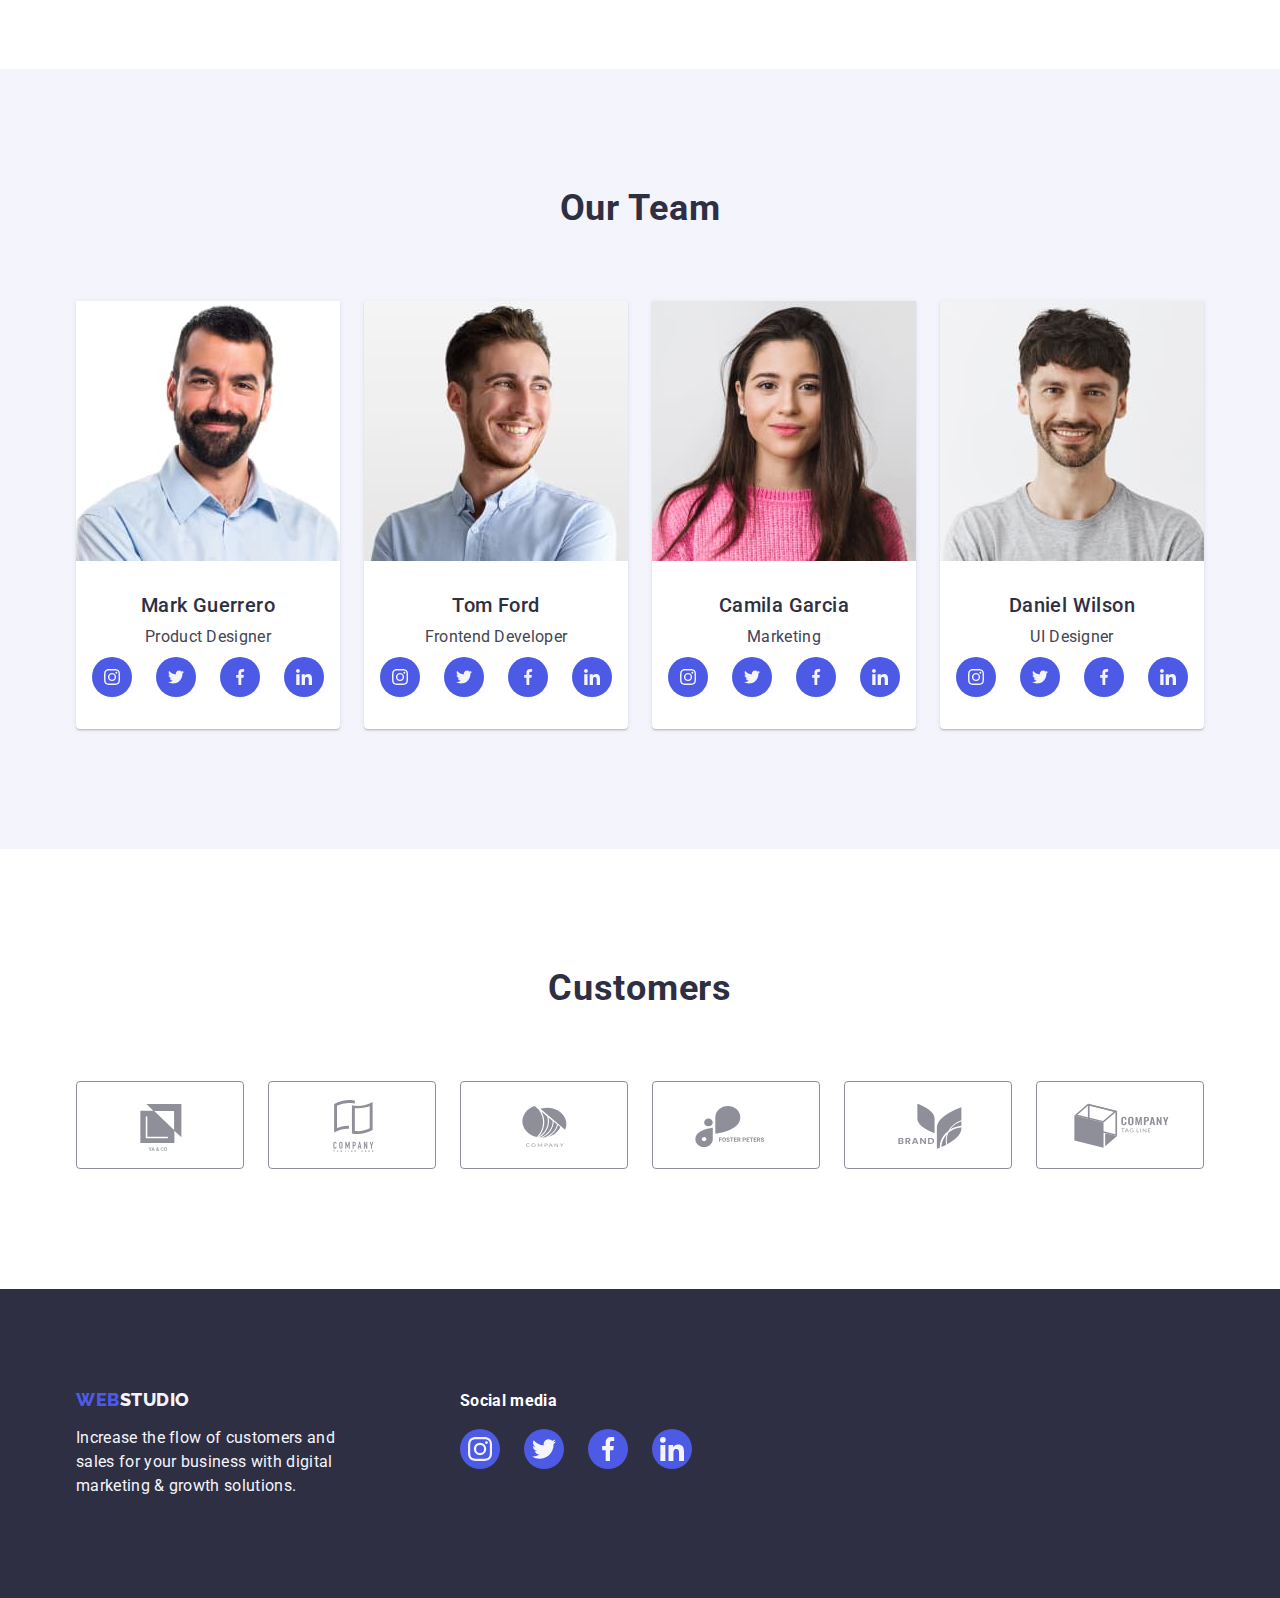
==== commit c68f6235: "autocheck-fix: version 3" ====
--- a/index.html
+++ b/index.html
@@ -10,11 +10,11 @@
     <!-- TITLE -->
     <title>WebStudio</title>
     <!-- FAVICON -->
-    <!-- <link
+    <link
       rel="shortcut icon"
       href="./images/icons/site_logo.svg"
       type="image/svg"
-    /> -->
+    />
 
     <!-- NORMALIZE -->
     <link
@@ -129,7 +129,7 @@
             <li class="features-list-item card-set-item">
               <div class="features-list-wrapper centered">
                 <svg class="features-list-icon" width="64" height="64">
-                  <use href="./images/icons/icons.svg#antenna-icon"></use>
+                  <use href="./images/icons.svg#antenna-icon"></use>
                 </svg>
               </div>
               <h3 class="subtitle">Strategy</h3>
@@ -141,7 +141,7 @@
             <li class="features-list-item card-set-item">
               <div class="features-list-wrapper centered">
                 <svg class="features-list-icon" width="64" height="64">
-                  <use href="./images/icons/icons.svg#clock-icon"></use>
+                  <use href="./images/icons.svg#clock-icon"></use>
                 </svg>
               </div>
               <h3 class="subtitle">Punctuality</h3>
@@ -153,7 +153,7 @@
             <li class="features-list-item card-set-item">
               <div class="features-list-wrapper centered">
                 <svg class="features-list-icon" width="64" height="64">
-                  <use href="./images/icons/icons.svg#diagram-icon"></use>
+                  <use href="./images/icons.svg#diagram-icon"></use>
                 </svg>
               </div>
               <h3 class="subtitle">Diligence</h3>
@@ -165,7 +165,7 @@
             <li class="features-list-item card-set-item">
               <div class="features-list-wrapper centered">
                 <svg class="features-list-icon" width="64" height="64">
-                  <use href="./images/icons/icons.svg#astronaut-icon"></use>
+                  <use href="./images/icons.svg#astronaut-icon"></use>
                 </svg>
               </div>
               <h3 class="subtitle">Technologies</h3>
@@ -242,9 +242,7 @@
                       aria-label="instagram link"
                     >
                       <svg class="social-list-icon" width="16" height="16">
-                        <use
-                          href="./images/icons/icons.svg#instagram-icon"
-                        ></use>
+                        <use href="./images/icons.svg#instagram-icon"></use>
                       </svg>
                     </a>
                   </li>
@@ -258,7 +256,7 @@
                       aria-label="twitter link"
                     >
                       <svg class="social-list-icon" width="16" height="16">
-                        <use href="./images/icons/icons.svg#twitter-icon"></use>
+                        <use href="./images/icons.svg#twitter-icon"></use>
                       </svg>
                     </a>
                   </li>
@@ -272,9 +270,7 @@
                       aria-label="facebook link"
                     >
                       <svg class="social-list-icon" width="16" height="16">
-                        <use
-                          href="./images/icons/icons.svg#facebook-icon"
-                        ></use>
+                        <use href="./images/icons.svg#facebook-icon"></use>
                       </svg>
                     </a>
                   </li>
@@ -288,9 +284,7 @@
                       aria-label="linkedin link"
                     >
                       <svg class="social-list-icon" width="16" height="16">
-                        <use
-                          href="./images/icons/icons.svg#linkedin-icon"
-                        ></use>
+                        <use href="./images/icons.svg#linkedin-icon"></use>
                       </svg>
                     </a>
                   </li>
@@ -320,9 +314,7 @@
                       aria-label="instagram link"
                     >
                       <svg class="social-list-icon" width="16" height="16">
-                        <use
-                          href="./images/icons/icons.svg#instagram-icon"
-                        ></use>
+                        <use href="./images/icons.svg#instagram-icon"></use>
                       </svg>
                     </a>
                   </li>
@@ -336,7 +328,7 @@
                       aria-label="twitter link"
                     >
                       <svg class="social-list-icon" width="16" height="16">
-                        <use href="./images/icons/icons.svg#twitter-icon"></use>
+                        <use href="./images/icons.svg#twitter-icon"></use>
                       </svg>
                     </a>
                   </li>
@@ -350,9 +342,7 @@
                       aria-label="facebook link"
                     >
                       <svg class="social-list-icon" width="16" height="16">
-                        <use
-                          href="./images/icons/icons.svg#facebook-icon"
-                        ></use>
+                        <use href="./images/icons.svg#facebook-icon"></use>
                       </svg>
                     </a>
                   </li>
@@ -366,9 +356,7 @@
                       aria-label="linkedin link"
                     >
                       <svg class="social-list-icon" width="16" height="16">
-                        <use
-                          href="./images/icons/icons.svg#linkedin-icon"
-                        ></use>
+                        <use href="./images/icons.svg#linkedin-icon"></use>
                       </svg>
                     </a>
                   </li>
@@ -399,9 +387,7 @@
                       aria-label="instagram link"
                     >
                       <svg class="social-list-icon" width="16" height="16">
-                        <use
-                          href="./images/icons/icons.svg#instagram-icon"
-                        ></use>
+                        <use href="./images/icons.svg#instagram-icon"></use>
                       </svg>
                     </a>
                   </li>
@@ -415,7 +401,7 @@
                       aria-label="twitter link"
                     >
                       <svg class="social-list-icon" width="16" height="16">
-                        <use href="./images/icons/icons.svg#twitter-icon"></use>
+                        <use href="./images/icons.svg#twitter-icon"></use>
                       </svg>
                     </a>
                   </li>
@@ -429,9 +415,7 @@
                       aria-label="facebook link"
                     >
                       <svg class="social-list-icon" width="16" height="16">
-                        <use
-                          href="./images/icons/icons.svg#facebook-icon"
-                        ></use>
+                        <use href="./images/icons.svg#facebook-icon"></use>
                       </svg>
                     </a>
                   </li>
@@ -445,9 +429,7 @@
                       aria-label="linkedin link"
                     >
                       <svg class="social-list-icon" width="16" height="16">
-                        <use
-                          href="./images/icons/icons.svg#linkedin-icon"
-                        ></use>
+                        <use href="./images/icons.svg#linkedin-icon"></use>
                       </svg>
                     </a>
                   </li>
@@ -477,9 +459,7 @@
                       aria-label="instagram link"
                     >
                       <svg class="social-list-icon" width="16" height="16">
-                        <use
-                          href="./images/icons/icons.svg#instagram-icon"
-                        ></use>
+                        <use href="./images/icons.svg#instagram-icon"></use>
                       </svg>
                     </a>
                   </li>
@@ -493,7 +473,7 @@
                       aria-label="twitter link"
                     >
                       <svg class="social-list-icon" width="16" height="16">
-                        <use href="./images/icons/icons.svg#twitter-icon"></use>
+                        <use href="./images/icons.svg#twitter-icon"></use>
                       </svg>
                     </a>
                   </li>
@@ -507,9 +487,7 @@
                       aria-label="facebook link"
                     >
                       <svg class="social-list-icon" width="16" height="16">
-                        <use
-                          href="./images/icons/icons.svg#facebook-icon"
-                        ></use>
+                        <use href="./images/icons.svg#facebook-icon"></use>
                       </svg>
                     </a>
                   </li>
@@ -523,9 +501,7 @@
                       aria-label="linkedin link"
                     >
                       <svg class="social-list-icon" width="16" height="16">
-                        <use
-                          href="./images/icons/icons.svg#linkedin-icon"
-                        ></use>
+                        <use href="./images/icons.svg#linkedin-icon"></use>
                       </svg>
                     </a>
                   </li>
@@ -545,78 +521,78 @@
             <!-- CLIENT ONE -->
             <li class="customers-item card-set-item">
               <a
-                class="customes-link centered link"
+                class="customers-link centered link"
                 href="#"
                 target="_blank"
                 rel="noopener noreferrer"
                 aria-label="first client link"
-                ><svg class="customers-icon">
-                  <use href="./images/icons/icons.svg#client-1-icon"></use>
+                ><svg class="customers-icon" width="104" height="56">
+                  <use href="./images/icons.svg#client-1-icon"></use>
                 </svg>
               </a>
             </li>
             <!-- CLIENT TWO -->
             <li class="customers-item card-set-item">
               <a
-                class="customes-link centered link"
+                class="customers-link centered link"
                 href="#"
                 target="_blank"
                 rel="noopener noreferrer"
                 aria-label="first client link"
-                ><svg class="customers-icon">
-                  <use href="./images/icons/icons.svg#client-2-icon"></use>
+                ><svg class="customers-icon" width="104" height="56">
+                  <use href="./images/icons.svg#client-2-icon"></use>
                 </svg>
               </a>
             </li>
             <!-- CLIENT THREE -->
             <li class="customers-item card-set-item">
               <a
-                class="customes-link centered link"
+                class="customers-link centered link"
                 href="#"
                 target="_blank"
                 rel="noopener noreferrer"
                 aria-label="first client link"
-                ><svg class="customers-icon">
-                  <use href="./images/icons/icons.svg#client-3-icon"></use>
+                ><svg class="customers-icon" width="104" height="56">
+                  <use href="./images/icons.svg#client-3-icon"></use>
                 </svg>
               </a>
             </li>
             <!-- CLIENT FOUR -->
             <li class="customers-item card-set-item">
               <a
-                class="customes-link centered link"
+                class="customers-link centered link"
                 href="#"
                 target="_blank"
                 rel="noopener noreferrer"
                 aria-label="first client link"
-                ><svg class="customers-icon">
-                  <use href="./images/icons/icons.svg#client-4-icon"></use>
+                ><svg class="customers-icon" width="104" height="56">
+                  <use href="./images/icons.svg#client-4-icon"></use>
                 </svg>
               </a>
             </li>
             <!-- CLIENT FIVE -->
             <li class="customers-item card-set-item">
               <a
-                class="customes-link centered link"
+                class="customers-link centered link"
                 href="#"
                 target="_blank"
                 rel="noopener noreferrer"
                 aria-label="first client link"
-                ><svg class="customers-icon">
-                  <use href="./images/icons/icons.svg#client-5-icon"></use>
+                ><svg class="customers-icon" width="104" height="56">
+                  <use href="./images/icons.svg#client-5-icon"></use>
                 </svg>
               </a>
             </li>
             <!-- CLIENT SIX -->
             <li class="customers-item card-set-item">
               <a
-                class="customes-link centered link"
+                class="customers-link centered link"
                 href="#"
                 target="_blank"
                 rel="noopener noreferrer"
                 aria-label="first client link"
-                ><svg class="customers-icon">
-                  <use href="./images/icons/icons.svg#client-6-icon"></use>
+                ><svg class="customers-icon" width="104" height="56">
+                  <use href="./images/icons.svg#client-6-icon"></use>
                 </svg>
               </a>
             </li>
@@ -626,18 +602,6 @@
       <!-- CUSTOMERS SECTION END -->
     </main>
     <!-- MAIN END -->
-    <!-- ------------------------------------------------------------------------------ -->
-    <!-- MODAL START-->
-    <div class="backdrop is-hidden centered" data-modal>
-      <div class="backdrop-wrapper">
-        <button class="backdrop-button centered" type="button" data-modal-close>
-          <svg class="" width="8" height="8">
-            <use href="./images/icons/icons.svg#close-btn-icon"></use>
-          </svg>
-        </button>
-      </div>
-    </div>
-    <!-- MODAL END-->
     <!-- ------------------------------------------------------------------------------ -->
     <!-- FOOTER START  -->
     <footer class="footer">
@@ -667,7 +631,7 @@
                 aria-label="instagram link"
               >
                 <svg class="social-list-icon" width="16" height="16">
-                  <use href="./images/icons/icons.svg#instagram-icon"></use>
+                  <use href="./images/icons.svg#instagram-icon"></use>
                 </svg>
               </a>
             </li>
@@ -681,7 +645,7 @@
                 aria-label="twitter link"
               >
                 <svg class="social-list-icon" width="16" height="16">
-                  <use href="./images/icons/icons.svg#twitter-icon"></use>
+                  <use href="./images/icons.svg#twitter-icon"></use>
                 </svg>
               </a>
             </li>
@@ -695,7 +659,7 @@
                 aria-label="facebook link"
               >
                 <svg class="social-list-icon" width="16" height="16">
-                  <use href="./images/icons/icons.svg#facebook-icon"></use>
+                  <use href="./images/icons.svg#facebook-icon"></use>
                 </svg>
               </a>
             </li>
@@ -709,7 +673,7 @@
                 aria-label="linkedin link"
               >
                 <svg class="social-list-icon" width="16" height="16">
-                  <use href="./images/icons/icons.svg#linkedin-icon"></use>
+                  <use href="./images/icons.svg#linkedin-icon"></use>
                 </svg>
               </a>
             </li>
@@ -719,6 +683,17 @@
     </footer>
     <!-- FOOTER END -->
     <!-- ------------------------------------------------------------------------------ -->
+    <!-- MODAL START-->
+    <div class="backdrop is-hidden" data-modal>
+      <div class="backdrop-wrapper">
+        <button class="backdrop-button centered" type="button" data-modal-close>
+          <svg class="" width="8" height="8">
+            <use href="./images/icons.svg#close-btn-icon"></use>
+          </svg>
+        </button>
+      </div>
+    </div>
+    <!-- MODAL END-->
 
     <script src="./js//modal.js"></script>
   </body>
--- a/css/styles.css
+++ b/css/styles.css
@@ -370,20 +370,20 @@
 .customers-title {
   margin-bottom: 72px;
 }
-.customes-link {
+.customers-link {
   color: var(--subtle-text-color);
   border-radius: 4px;
   border: 1px solid currentColor;
-  padding: 16px 0;
-  transition: color var(--transition-time) var(--transition-timing-function);
-}
-.customes-link:hover,
-.customes-link:focus {
+  height: 88px;
+  transition: color var(--transition-time) var(--transition-timing-function),
+    border-color var(--transition-time) var(--transition-timing-function);
+}
+
+.customers-link:hover,
+.customers-link:focus {
   color: var(--pressed-state-color);
 }
 .customers-icon {
-  width: 104px;
-  height: 56px;
   fill: currentColor;
 }
 /**
@@ -443,10 +443,15 @@
   width: 100%;
   height: 100%;
   background-color: var(--modal-overlay-color);
+  transition: opacity var(--transition-time) var(--transition-timing-function),
+    visibility var(--transition-time) var(--transition-timing-function);
 }
 .backdrop-wrapper {
-  position: relative;
-  min-width: 408px;
+  position: absolute;
+  top: 50%;
+  left: 50%;
+  transform: translate(-50%, -50%);
+  width: 408px;
   min-height: 584px;
   border-radius: 4px;
   background: #fcfcfc;
@@ -460,21 +465,20 @@
   top: 24px;
   width: 24px;
   height: 24px;
-  border: 1px solid #d0d2e3;
+  border: 1px solid rgba(0, 0, 0, 0.1);
   border-radius: 50%;
   background-color: var(--accent-color);
   cursor: pointer;
   fill: currentColor;
 
-  transition: color var(--transition-time) var(--transition-timing-function),
-    background-color var(--transition-time) var(--transition-timing-function),
-    border-color var(--transition-time) var(--transition-timing-function);
+  transition: border var(--transition-time) var(--transition-timing-function),
+    background-color var(--transition-time) var(--transition-timing-function);
 }
 .backdrop-button:hover,
 .backdrop-button:focus {
   color: var(--white-color);
   background-color: var(--pressed-state-color);
-  border-color: transparent;
+  border: none;
 }
 
 /**
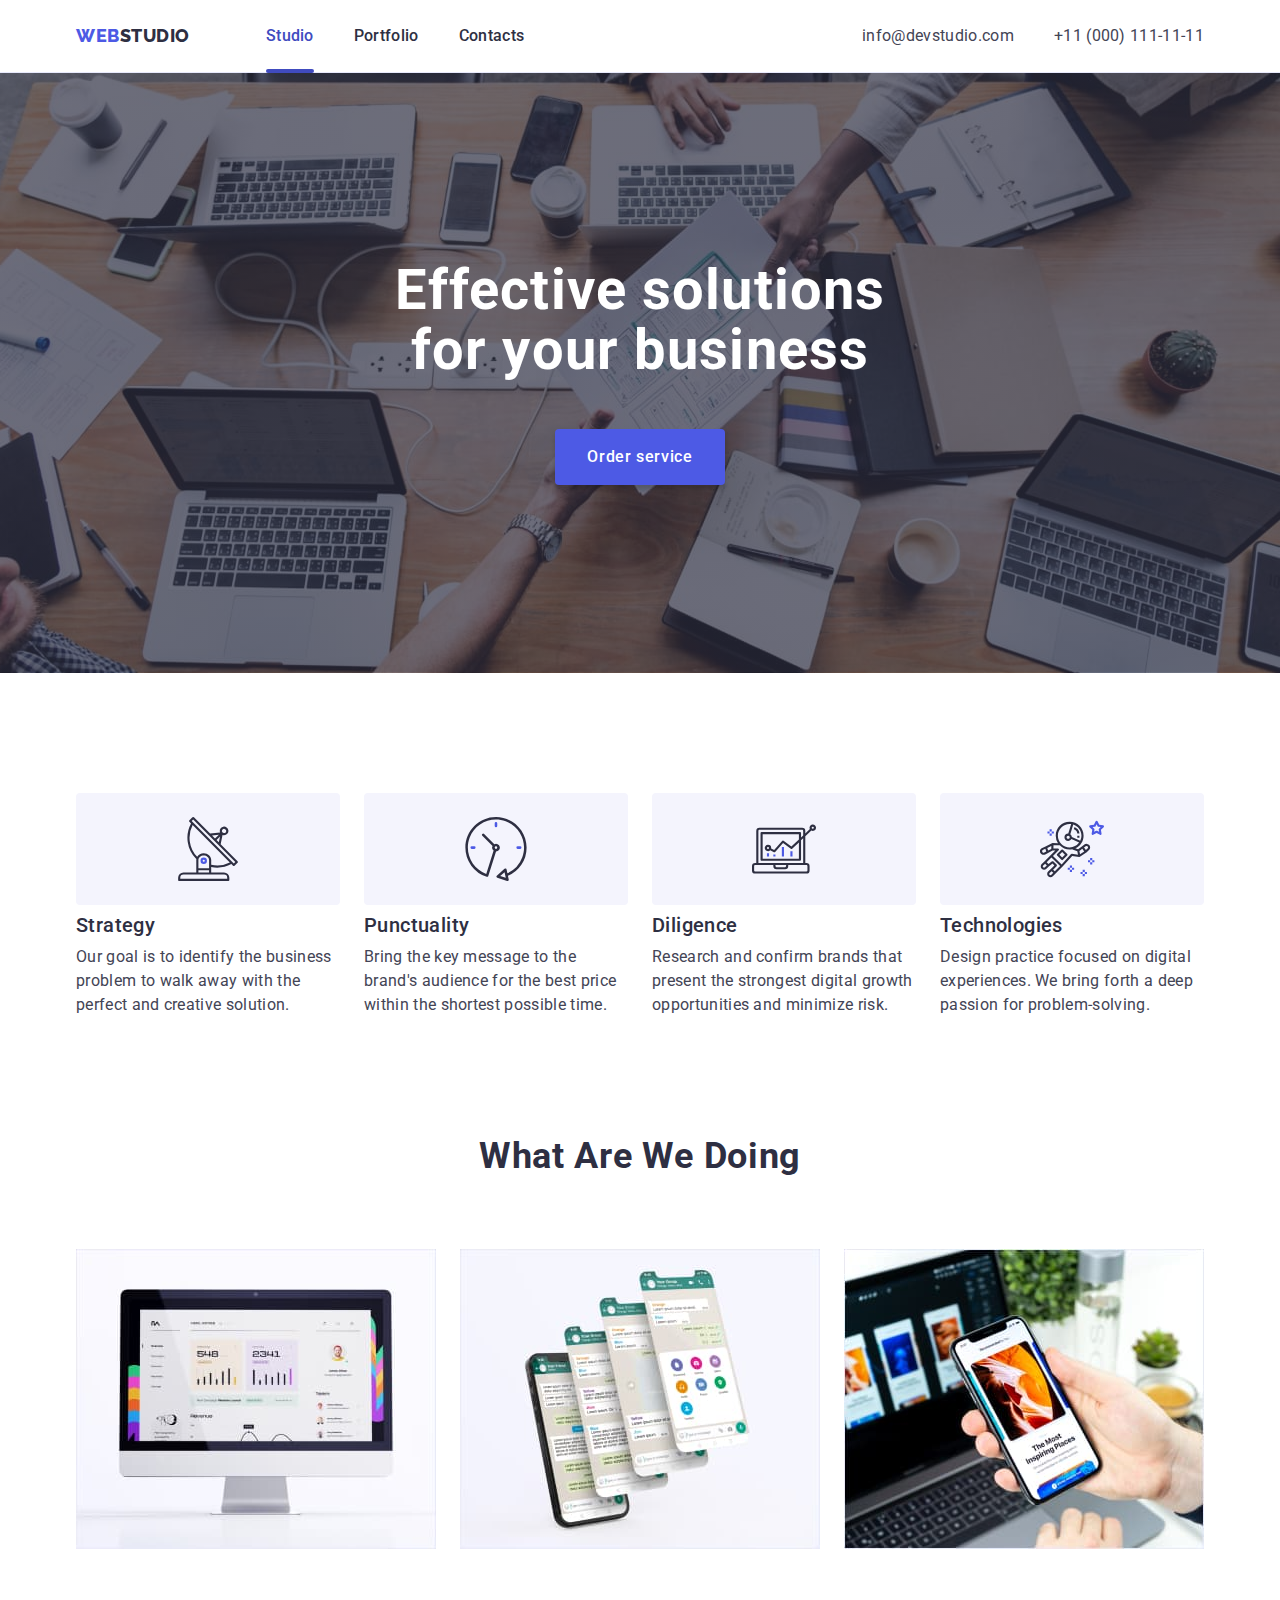
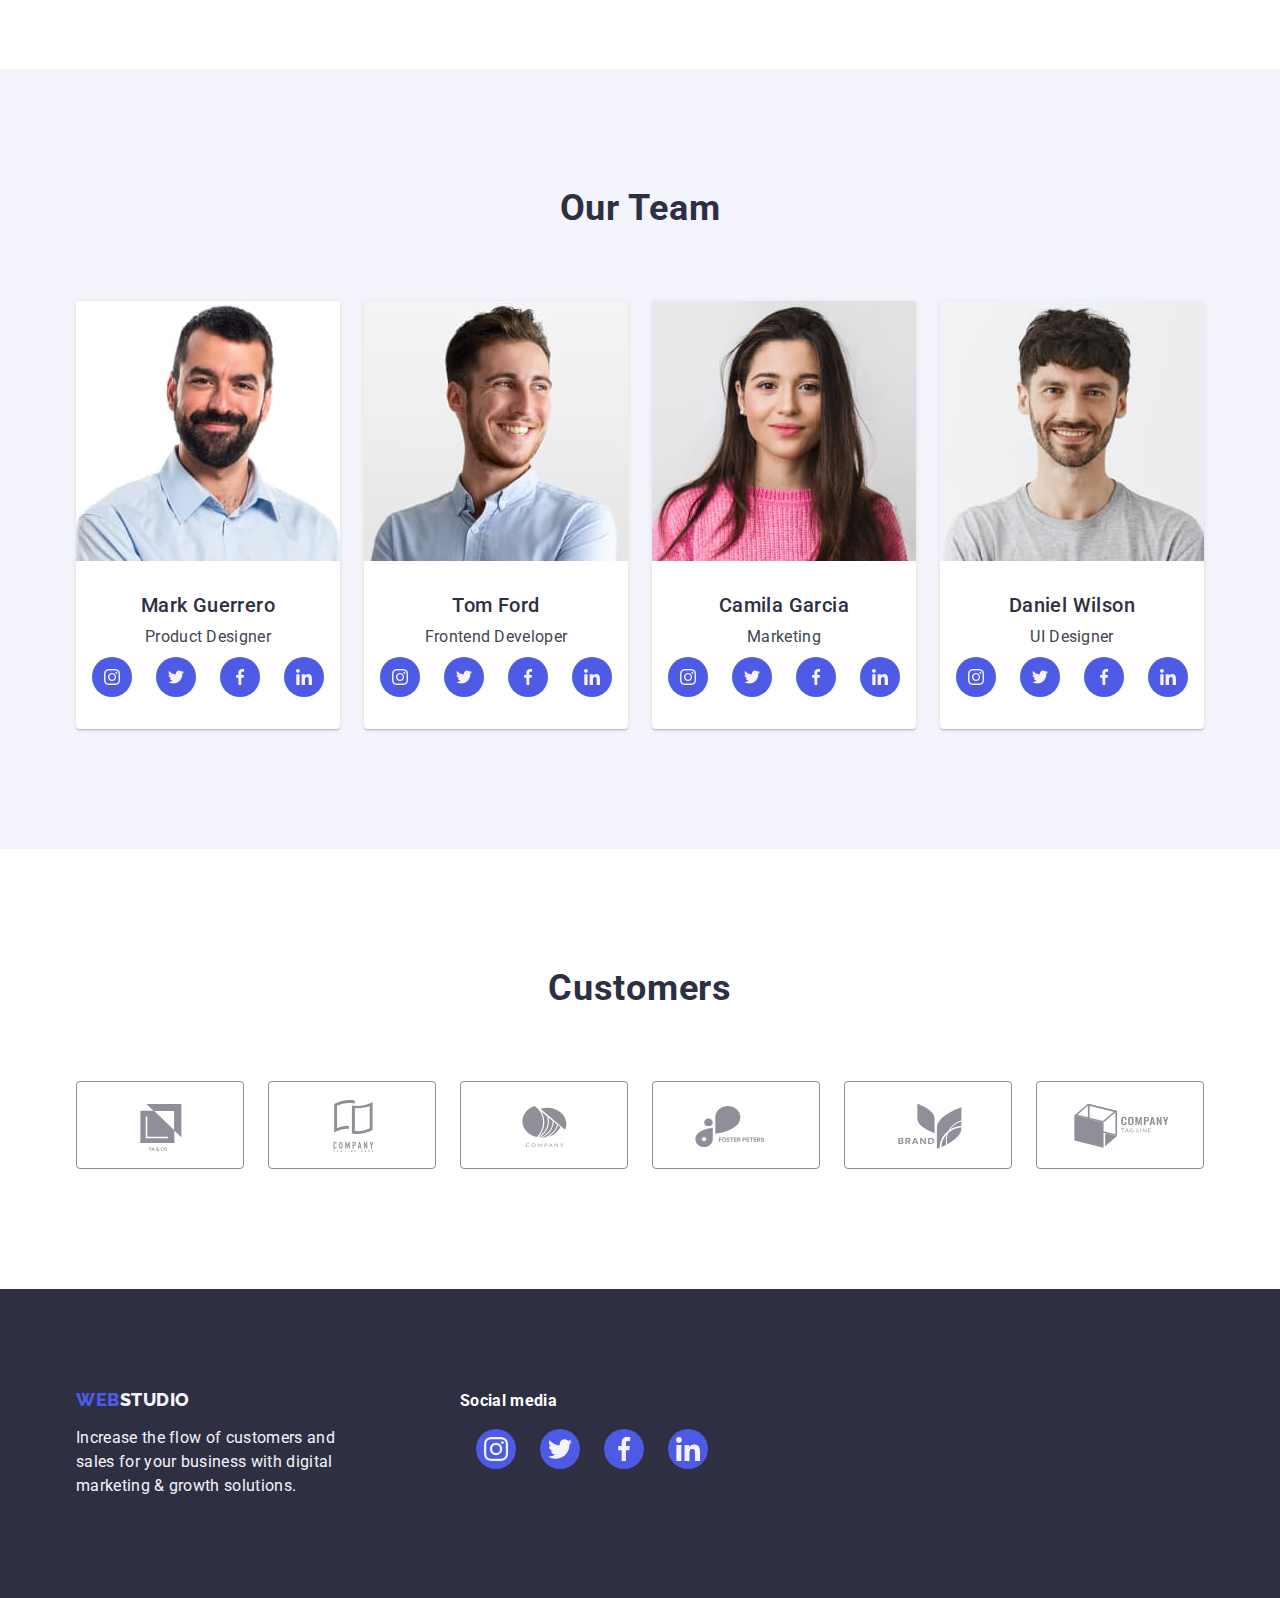
==== commit ee5d3994: "autocheck-fix: fix modal overlay" ====
--- a/index.html
+++ b/index.html
@@ -687,7 +687,7 @@
     <div class="backdrop is-hidden" data-modal>
       <div class="backdrop-wrapper">
         <button class="backdrop-button centered" type="button" data-modal-close>
-          <svg class="" width="8" height="8">
+          <svg class="backdrop-icon" width="8" height="8">
             <use href="./images/icons.svg#close-btn-icon"></use>
           </svg>
         </button>
--- a/css/styles.css
+++ b/css/styles.css
@@ -342,13 +342,18 @@
     0px 1px 6px 0px #2e2f4214;
 }
 .team-list-wrapper {
-  padding: 32px 16px;
+  padding: 32px 0;
 }
 
 .team-list-description {
   text-transform: capitalize;
   margin-bottom: 8px;
 }
+.social-list {
+  padding: 0 16px;
+  justify-content: center;
+}
+
 .social-list-link {
   width: 40px;
   height: 40px;
@@ -458,6 +463,8 @@
 
   box-shadow: 0px 2px 1px 0px rgba(0, 0, 0, 0.2),
     0px 1px 3px 0px rgba(0, 0, 0, 0.12), 0px 1px 1px 0px rgba(0, 0, 0, 0.14);
+
+  transition: transform var(--transition-time) var(--transition-timing-function);
 }
 .backdrop-button {
   position: absolute;
@@ -469,16 +476,20 @@
   border-radius: 50%;
   background-color: var(--accent-color);
   cursor: pointer;
-  fill: currentColor;
 
   transition: border var(--transition-time) var(--transition-timing-function),
-    background-color var(--transition-time) var(--transition-timing-function);
+    /* color var(--transition-time) var(--transition-timing-function), */
+      background-color var(--transition-time) var(--transition-timing-function);
 }
 .backdrop-button:hover,
 .backdrop-button:focus {
   color: var(--white-color);
   background-color: var(--pressed-state-color);
   border: none;
+}
+.backdrop-icon {
+  fill: currentColor;
+  transition: fill var(--transition-time) var(--transition-timing-function);
 }
 
 /**
@@ -520,8 +531,8 @@
 .filters-button:focus {
   color: var(--white-color);
   border-color: transparent;
-  box-shadow: 0px 2px 2px 0px rgba(0, 0, 0, 0.12),
-    0px 2px 1px 0px rgba(0, 0, 0, 0.08), 0px 3px 1px 0px rgba(0, 0, 0, 0.1);
+  box-shadow: 0px 1px 6px rgba(46, 47, 66, 0.08),
+    0px 1px 1px rgba(46, 47, 66, 0.16), 0px 2px 1px rgba(46, 47, 66, 0.08);
 }
 /* ------------------------------------------------------------------------------------------------- */
 /* PROJECTS */
@@ -563,8 +574,8 @@
   transform: translate(0, 100%);
   transition: transform var(--transition-time) var(--transition-timing-function);
 }
-.projects-list-item:hover .projects-picture-description,
-.projects-list-item:focus .projects-picture-description {
+.projects-list-link:hover .projects-picture-description,
+.projects-list-link:focus .projects-picture-description {
   transform: translate(0, 0);
 }
 /**
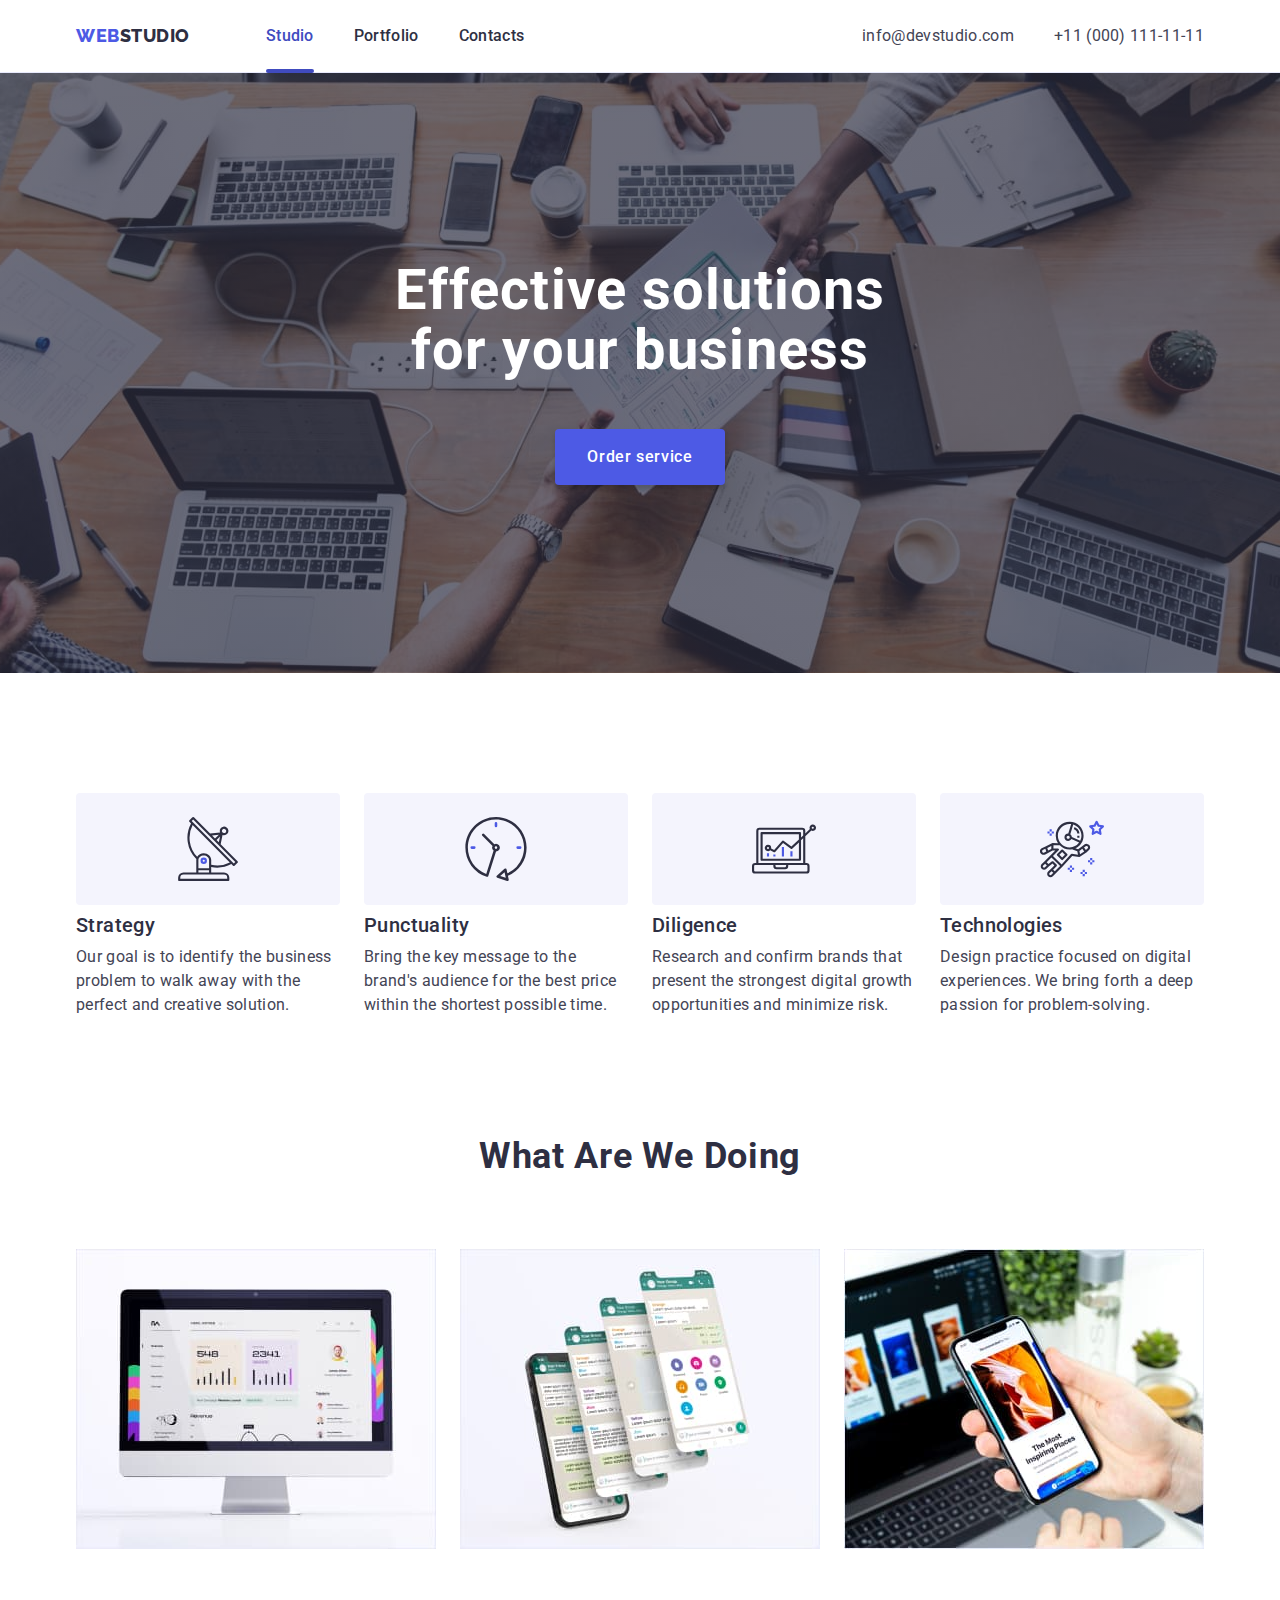
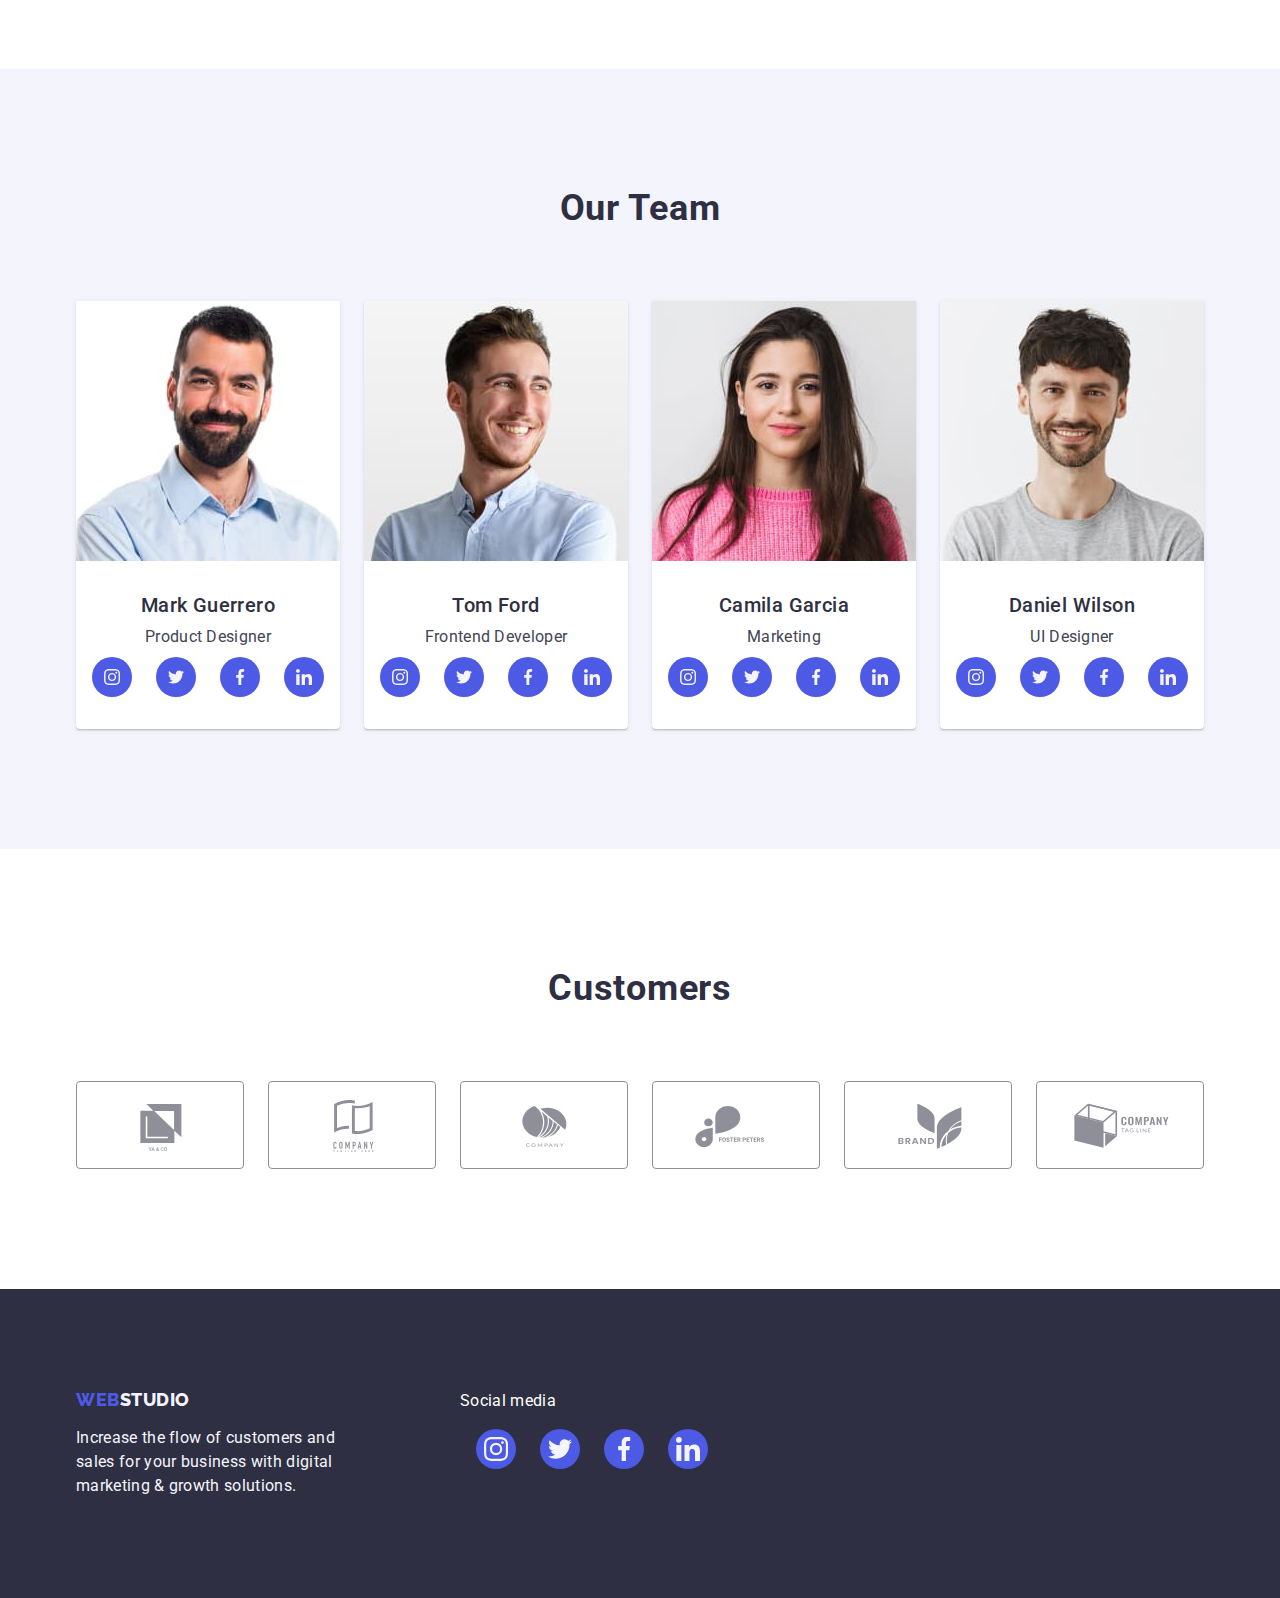
==== commit 7df728ba: "autocheck-fix: fix footery" ====
--- a/index.html
+++ b/index.html
@@ -619,7 +619,7 @@
         </div>
         <!-- SOCIALS LINKS -->
         <div class="footer-social-wrapper">
-          <h3 class="footer-subtitle">Social media</h3>
+          <p class="footer-subtitle">Social media</p>
           <ul class="social-list card-set list">
             <!-- INSTAGRAM -->
             <li class="social-list-item card-set-item">
@@ -630,7 +630,7 @@
                 rel="noopener noreferrer"
                 aria-label="instagram link"
               >
-                <svg class="social-list-icon" width="16" height="16">
+                <svg class="social-list-icon" width="24" height="24">
                   <use href="./images/icons.svg#instagram-icon"></use>
                 </svg>
               </a>
@@ -644,7 +644,7 @@
                 rel="noopener noreferrer"
                 aria-label="twitter link"
               >
-                <svg class="social-list-icon" width="16" height="16">
+                <svg class="social-list-icon" width="24" height="24">
                   <use href="./images/icons.svg#twitter-icon"></use>
                 </svg>
               </a>
@@ -658,7 +658,7 @@
                 rel="noopener noreferrer"
                 aria-label="facebook link"
               >
-                <svg class="social-list-icon" width="16" height="16">
+                <svg class="social-list-icon" width="24" height="24">
                   <use href="./images/icons.svg#facebook-icon"></use>
                 </svg>
               </a>
@@ -672,7 +672,7 @@
                 rel="noopener noreferrer"
                 aria-label="linkedin link"
               >
-                <svg class="social-list-icon" width="16" height="16">
+                <svg class="social-list-icon" width="24" height="24">
                   <use href="./images/icons.svg#linkedin-icon"></use>
                 </svg>
               </a>
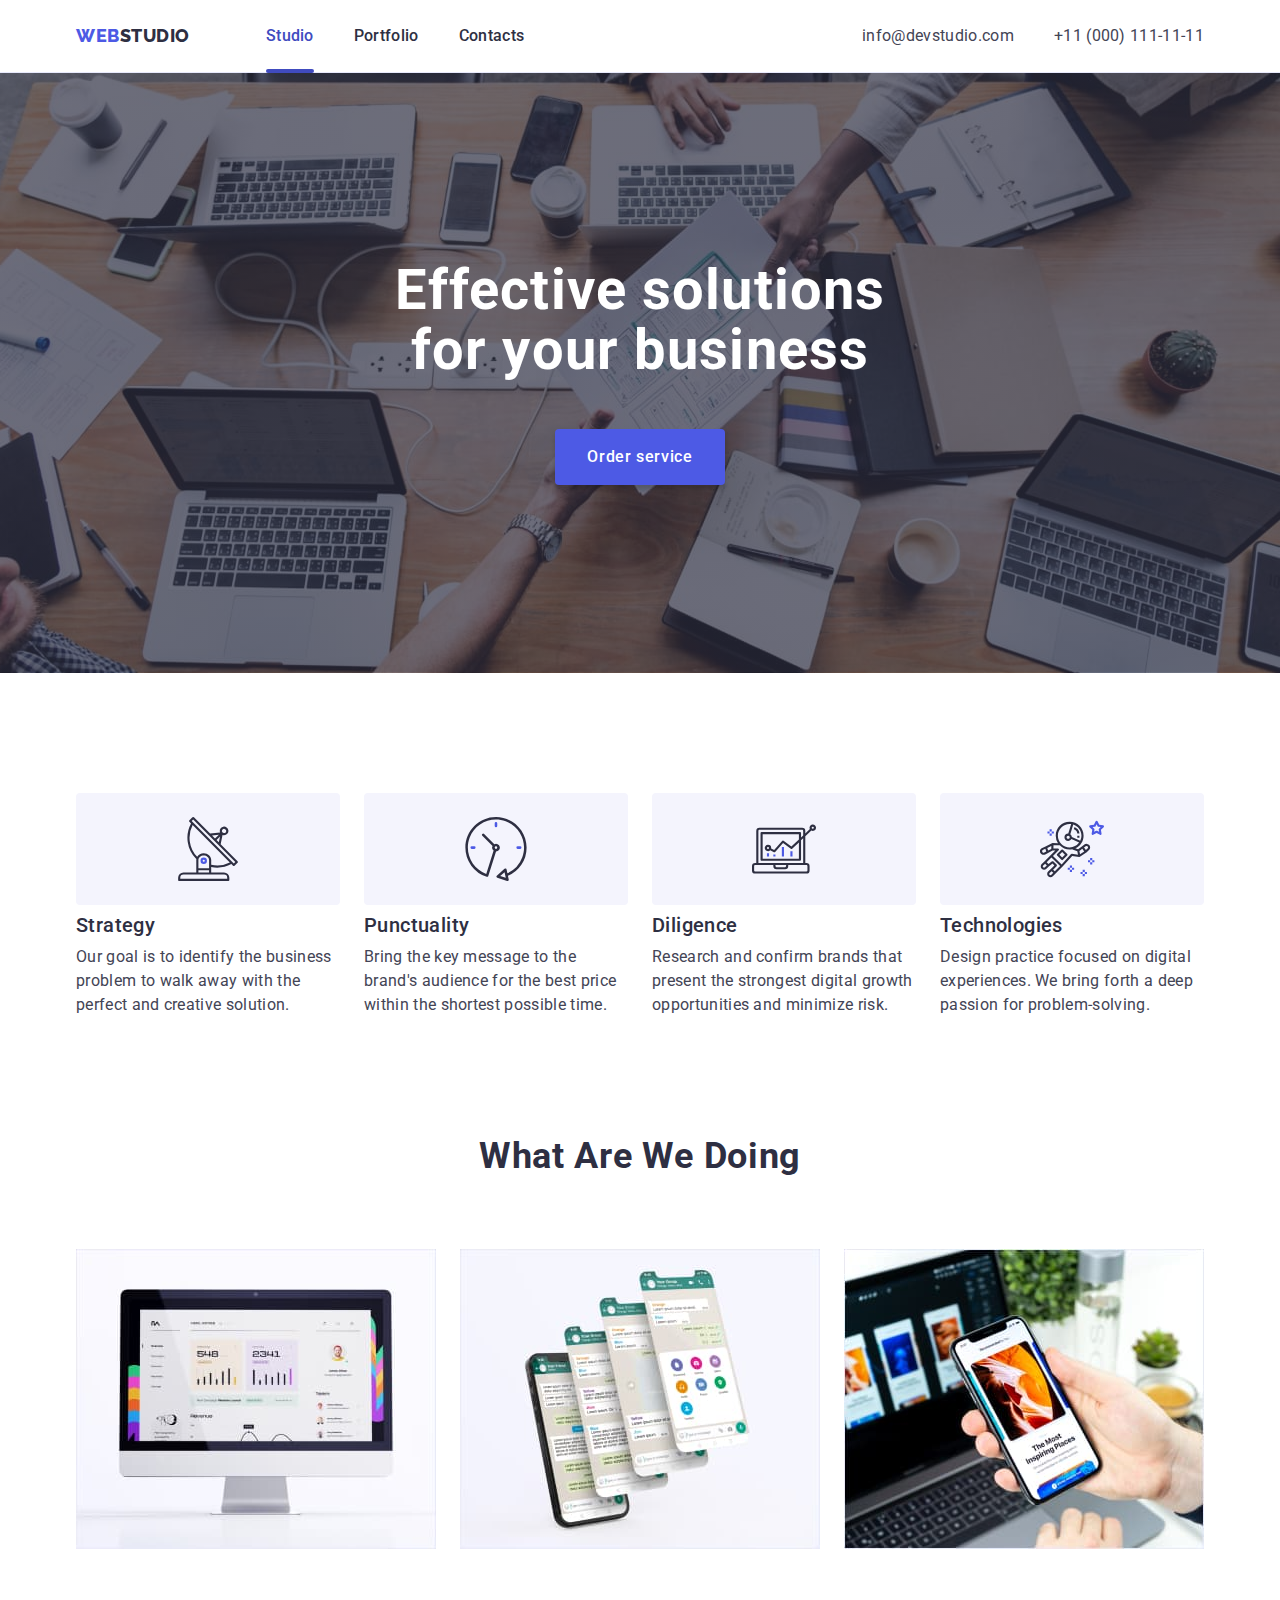
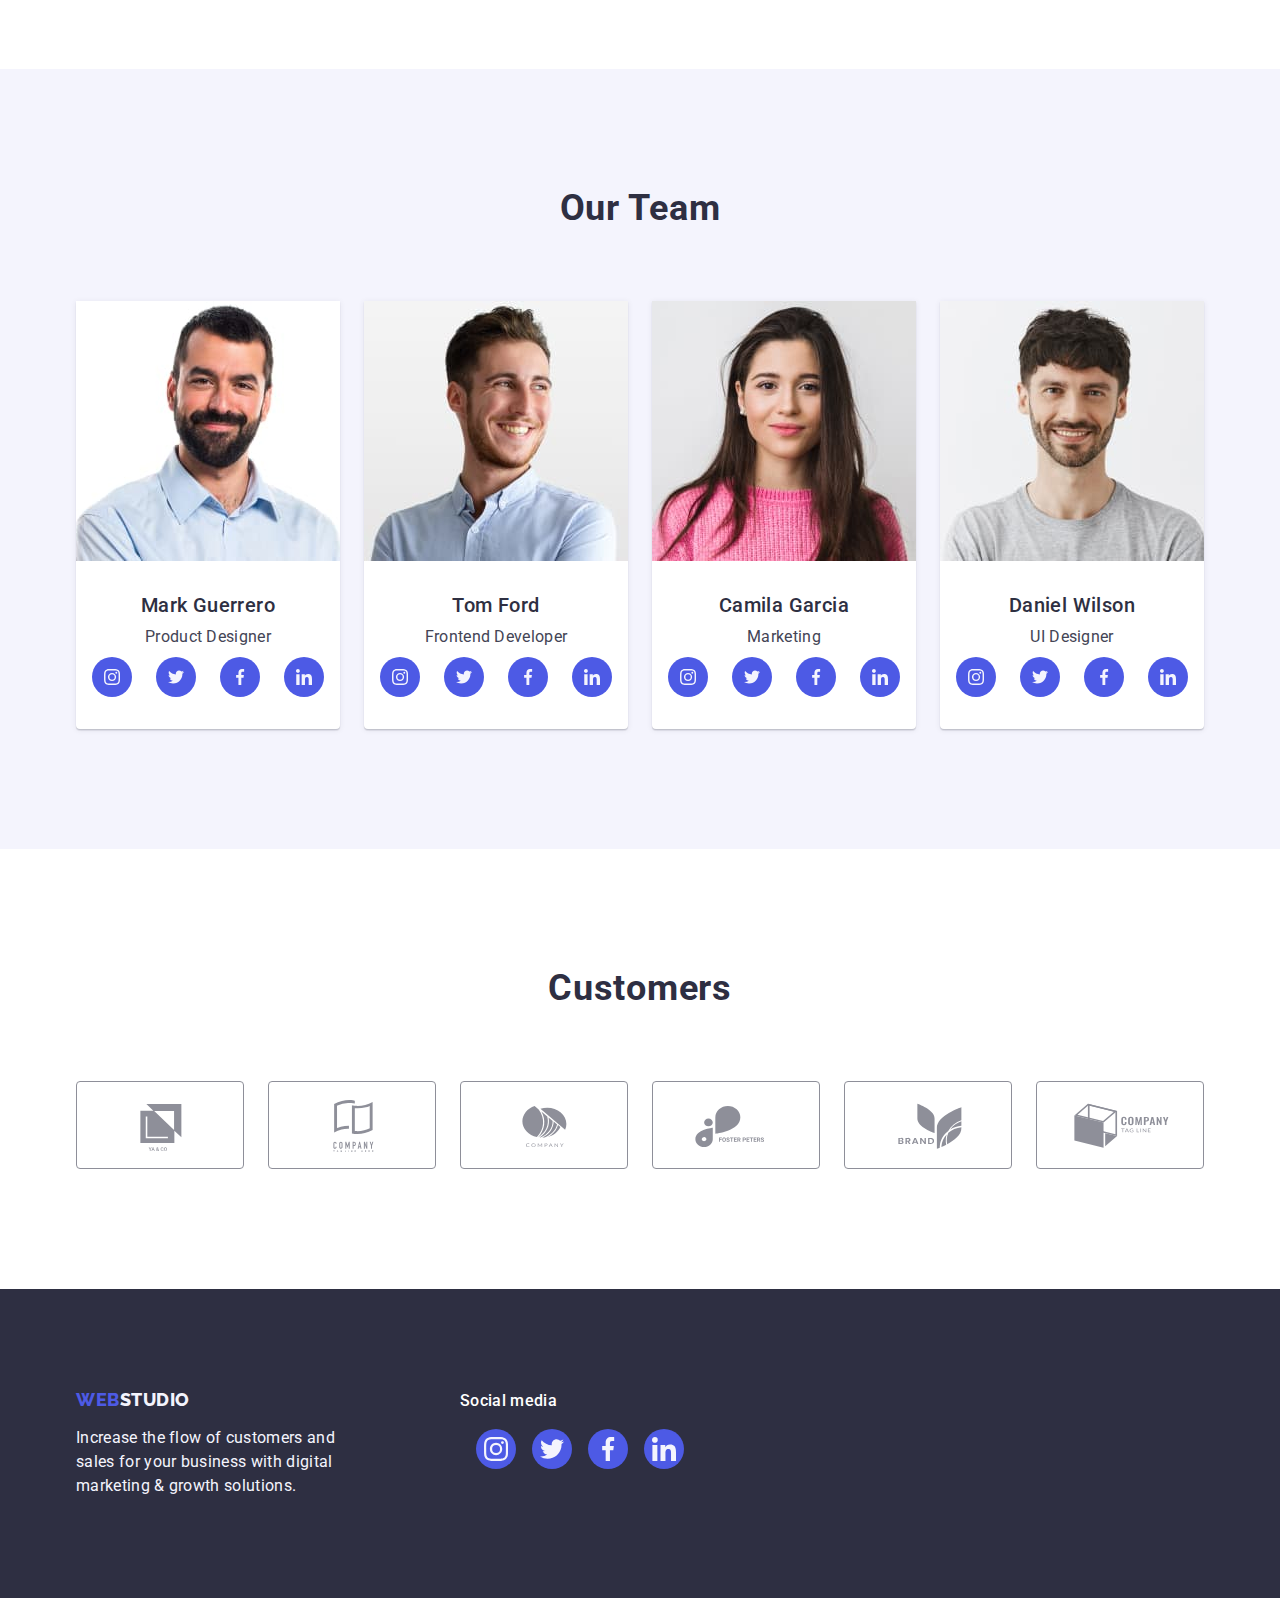
==== commit 63206397: "autocheck-fix: fix footer ver 1.1" ====
--- a/index.html
+++ b/index.html
@@ -606,7 +606,6 @@
     <!-- FOOTER START  -->
     <footer class="footer">
       <div class="footer-container container">
-        <h2 class="visually-hidden">Footer</h2>
         <!--LOGO WRAPPER  -->
         <div class="footer-description-wrapper">
           <a class="footer-logo site-logo link" href="./index.html">
@@ -620,7 +619,7 @@
         <!-- SOCIALS LINKS -->
         <div class="footer-social-wrapper">
           <p class="footer-subtitle">Social media</p>
-          <ul class="social-list card-set list">
+          <ul class="footer-social-list social-list card-set list">
             <!-- INSTAGRAM -->
             <li class="social-list-item card-set-item">
               <a
--- a/css/styles.css
+++ b/css/styles.css
@@ -407,6 +407,7 @@
 }
 .footer-container {
   display: flex;
+  align-items: baseline;
 }
 .footer-description-wrapper {
   margin-right: 120px;
@@ -419,12 +420,17 @@
   color: var(--light-color);
 }
 .footer-subtitle {
+  margin-bottom: 16px;
+  font-weight: 500;
+  font-size: 16px;
+  letter-spacing: 0.02em;
   color: var(--white-color);
-  margin-bottom: 16px;
-  font-size: 16px;
-}
-.footer .social-list-link:hover,
-.footer .social-list-link:focus {
+}
+.footer-social-list {
+  --indent-col: 16px;
+}
+.footer-social-list .social-list-link:hover,
+.footer-social-list .social-list-link:focus {
   background-color: var(--success-color);
 }
 .footer .social-list-icon {
